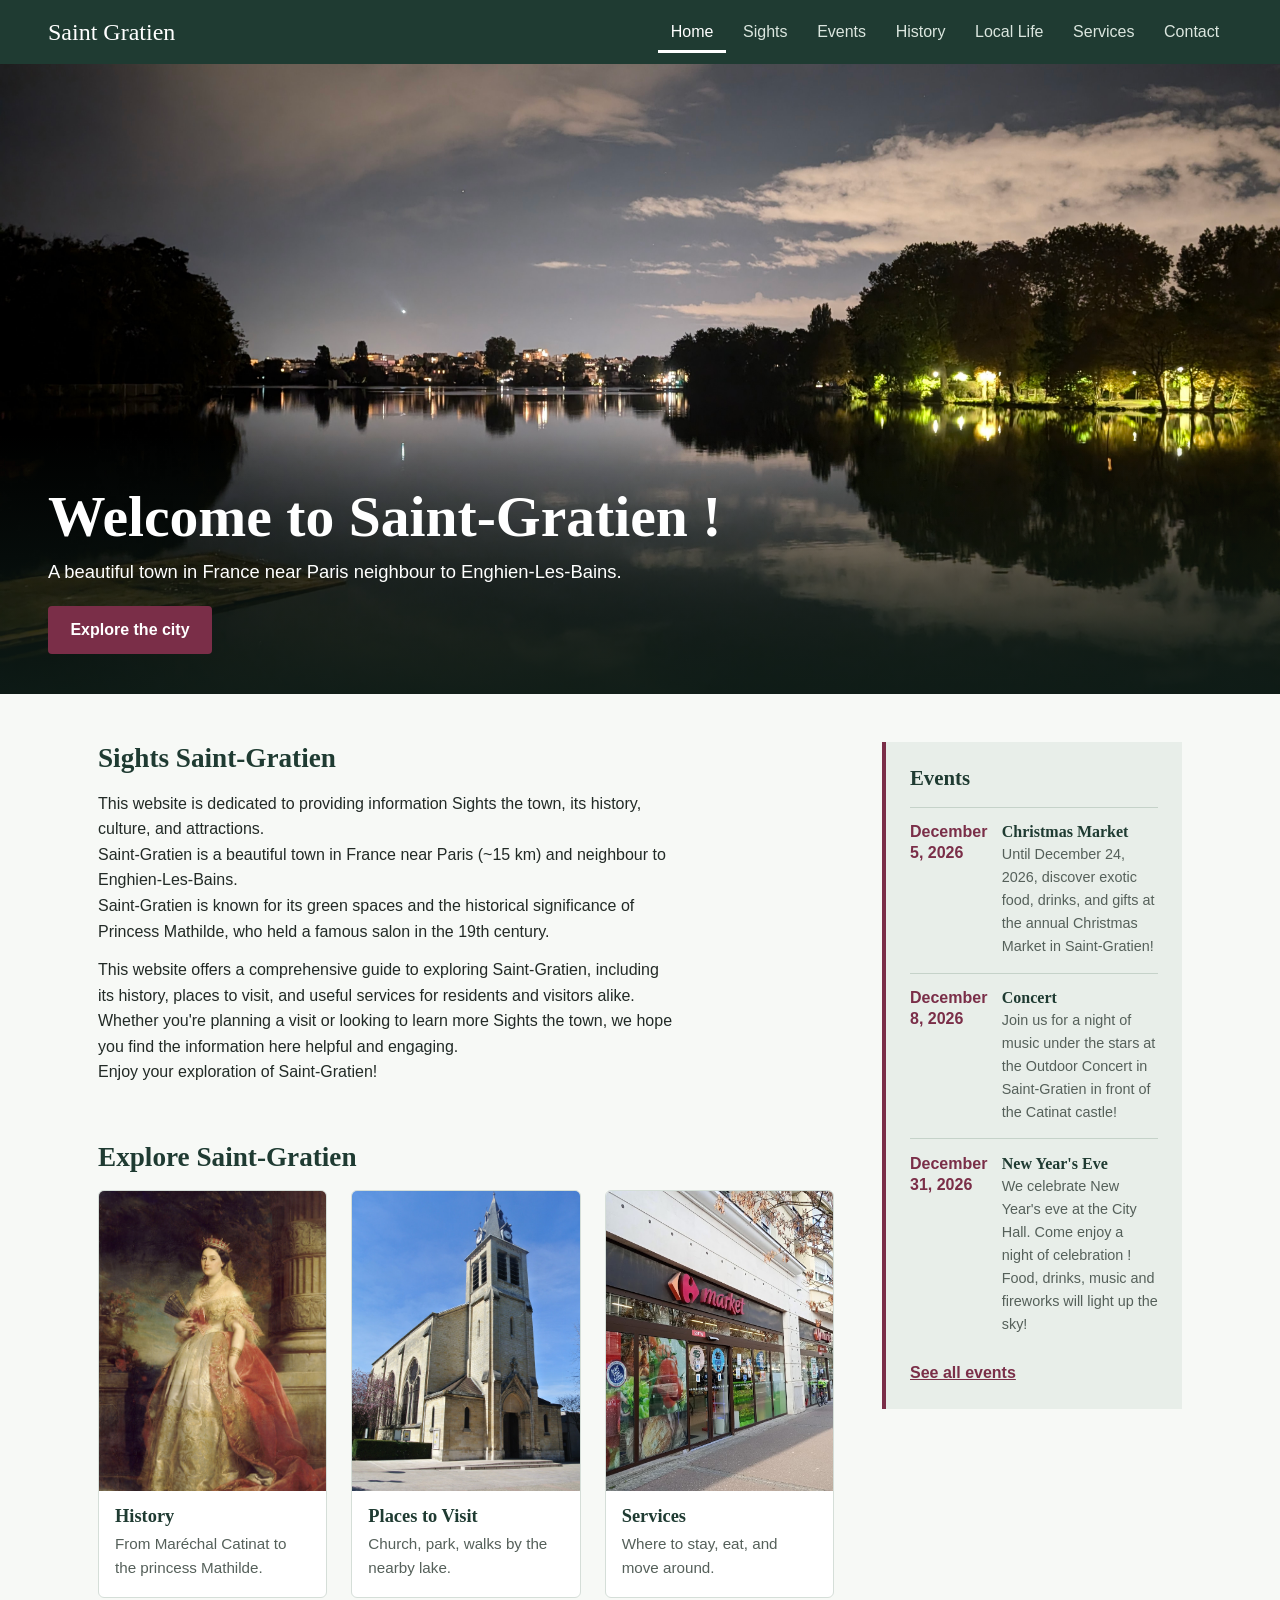
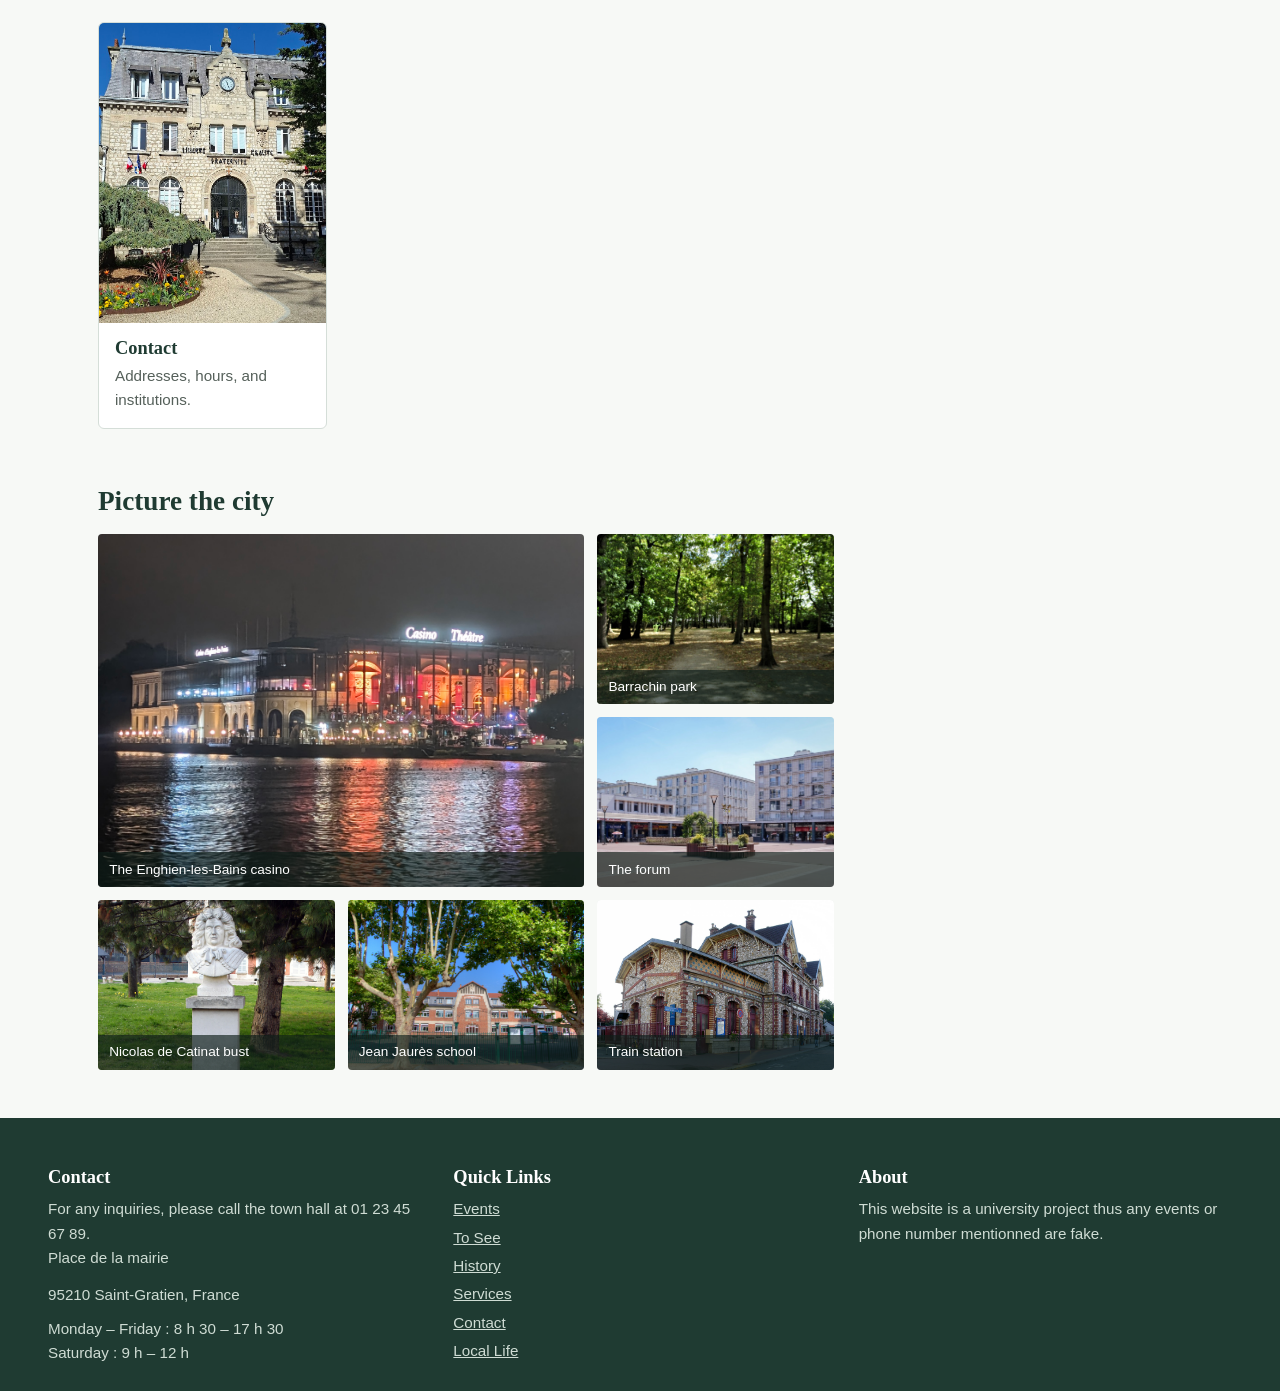
==== src/index.html @ 0a16f0d5 "Inital Commit" ====
<!DOCTYPE html>
<html lang="en">
  <head>
    <meta charset="UTF-8">
    <meta name="viewport" content="width=device-width, initial-scale=1.0">
    <meta http-equiv="X-UA-Compatible" content="ie=edge">
    <title>Le debut</title>
    <link rel="stylesheet" href="./style.css">
    <link rel="icon" href="./favicon.ico" type="image/x-icon">
  </head>

  <body>
    <!-- Header -->
    <header class ="site-header">
      <a href="./index.html" class="logo"><!--- Mettre le logo de la ville --> Saint Gratien </a>
      <nav class ="menu" aria-label="Navigation principale">
        <ul>
          <li><a href="./index.html" aria-current="page">Home</a></li>
          <li><a href="./sights.html">Sights</a></li>
          <li><a href="./event.html">Events</a></li>
          <li><a href="./histoire.html">History</a></li>
          <li><a href="./localLife.html">Local Life</a></li>
          <li><a href="./services.html">Services</a></li>
          <li><a href="./contact.html">Contact</a></li>
        </ul>
      </nav>
    </header>

    <main>
      <!-- Banner -->
      <section class="hero">
        <img src="./../img/Lac.jpg" alt="Le lac d'Enghien près de Saint-Gratien de nuit">
        <div class="hero-texte">
          <h1>Welcome to Saint-Gratien !</h1>
          <p>A beautiful town in France near Paris neighbour to Enghien-Les-Bains.</p>
          <a class="bouton" href="sights.html">Explore the city</a>
        </div>
      </section>

      <!-- Main Content -->
      
      <div class="Columns">
        <div class="main-Column">

          <section class="presentation">
            <h2>Sights Saint-Gratien</h2>
            <p>
              This website is dedicated to providing information Sights the town, its history, culture, and attractions.<br>
              Saint-Gratien is a beautiful town in France near Paris (~15 km) and neighbour to Enghien-Les-Bains.<br>
              Saint-Gratien is known for its green spaces and the historical significance of Princess Mathilde, who held a famous salon in the 19th century.<br>
            </p>
            <p>
              This website offers a comprehensive guide to exploring Saint-Gratien, including its history, places to visit, and useful services for residents and visitors alike.<br>
              Whether you're planning a visit or looking to learn more Sights the town, we hope you find the information here helpful and engaging.<br>
              Enjoy your exploration of Saint-Gratien!
            </p>
          </section>

          <section class="rubriques">
          <h2>Explore Saint-Gratien</h2>
          <div class="card-grid">

            <article class="card">
              <a href="histoire.html">
                <figure>
                  <img src="./../img/mathilde.jpg" alt="Portrait of the princess Mathilde" class="card-Mathilde">
                </figure>
                <h3>History</h3>
                <p>From Maréchal Catinat to the princess Mathilde.</p>
              </a>
            </article>

            <article class="card">
              <a href="sights.html">
                <figure>
                  <img src="./../img/eglise.jpg" alt="Saint-Gratien church" class="card-eglise">
                </figure>
                <h3>Places to Visit</h3>
                <p>Church, park, walks by the nearby lake.</p>
              </a>
            </article>

            <article class="card">
              <a href="services.html">
                <figure>
                  <img src="./../img/carrefour.jpg" alt="Front of the Carrefour supermarket in Saint-Gratien">
                </figure>
                <h3>Services</h3>
                <p>Where to stay, eat, and move around.</p>
              </a>
            </article>

            <article class="card">
              <a href="contact.html">
                <figure>
                  <img src="./../img/mairie.jpg" alt="Front of the Town Hall of Saint-Gratien" class="card-mairie">
                </figure>
                <h3>Contact</h3>
                <p>Addresses, hours, and institutions.</p>
              </a>
            </article>

          </div>
        </section>

        <section class="galerie">
          <h2>Picture the city</h2>
          <div class="mosaique">
            <figure class="grande">
              <img src="../img/casino.jpg" alt="Enghien-les-Bains casino">
              <figcaption>The Enghien-les-Bains casino</figcaption>
            </figure>
            <figure >
              <img src="../img/barrachin.jpg" alt="Barrachin park">
              <figcaption>Barrachin park</figcaption>
            </figure>
            <figure>
              <img src="../img/forum.jpg" alt="Forum">
              <figcaption>The forum</figcaption>
            </figure>
            <figure>
              <img src="../img/catinat.jpg" alt="Bust of Nicolas de Catinat" class="card-catinat">
              <figcaption>Nicolas de Catinat bust</figcaption>
            </figure>
            <figure>
              <img src="../img/JJ.jpg" alt="Jean Jaurès school">
              <figcaption>Jean Jaurès school</figcaption>
            </figure>
            <figure>
              <img src="../img/gare.jpg" alt="Train station">
              <figcaption>Train station</figcaption>
            </figure>
          </div>
        </section>

        </div>

        <aside class="Event-Column" aria-labelledby="titre-events">
          <h2 id="titre-events">Events</h2>
          <ul>
            <li>
              <time datetime="2026-12-5">December 5, 2026</time>
              <div>
                <h3>Christmas Market</h3>
                <p>Until December 24, 2026, discover exotic food, drinks, and gifts at the annual Christmas Market in Saint-Gratien!</p>
              </div>  
            </li>
            <li>
              <time datetime="2026-12-08">December 8, 2026</time>
              <div>
                <h3>Concert</h3>
                <p>Join us for a night of music under the stars at the Outdoor Concert in Saint-Gratien in front of the Catinat castle!</p>
              </div>  
            </li>
            <li>
              <time datetime="2026-12-31">December 31, 2026</time>
              <div>
                <h3>New Year's Eve</h3>
                <p>We celebrate New Year's eve at the City Hall. Come enjoy a night of celebration ! Food, drinks, music and fireworks will light up the sky!</p>
              </div>  
            </li>
          </ul>
          <a class="next-button" href="events.html">See all events</a>
        </aside>
      </div>
      
    </main>

    <footer class="site-footer">
      <section>
        <h2>Contact</h2>
        <p>For any inquiries, please call the town hall at 01 23 45 67 89.</p>
        <address>
          <p>Place de la mairie</p>
          <p>95210 Saint-Gratien, France</p>
        </address>
        <p>Monday – Friday : 8 h 30 – 17 h 30<br>Saturday : 9 h – 12 h</p>
      </section>
      <section>
        <nav aria-label="Quick Links">
          <h2>Quick Links</h2>
          <ul>
            <li><a href="event.html">Events</a></li>
            <li><a href="sights.html">To See</a></li>
            <li><a href="histoire.html">History</a></li>
            <li><a href="services.html">Services</a></li>
            <li><a href="contact.html">Contact</a></li>
            <li><a href="localLife.html">Local Life</a></li>
          </ul>
        </nav>
      </section>
      <section>
        <h2>About</h2>
        <p>This website is a university project thus any events or phone number
          mentionned are fake.</p>
      </section>
    </footer>

  </body>
</html>
---- src/style.css ----
/* =========================================================
   Saint-Gratien – feuille de style commune à toutes les pages
   ========================================================= */

/* ---------- Variables (palette et réglages) ---------- */
:root {
  --vert-fonce: #1f3b32;   /* en-tête, pied de page, titres */
  --vert-clair: #e8eee9;   /* fonds de blocs */
  --prune: #7a2e48;        /* accent : liens, boutons (rappel du Second Empire) */
  --pierre: #55605a;       /* texte secondaire */
  --papier: #f7f9f6;       /* fond de page */
  --texte: #222a26;
  --hauteur-header: 64px;
  --largeur-max: 1180px;
}

/* ---------- Base ---------- */
* { box-sizing: border-box; margin: 0; padding: 0; }

html { scroll-padding-top: var(--hauteur-header); }

body {
  font-family: "Segoe UI", Roboto, "Helvetica Neue", Arial, sans-serif;
  color: var(--texte);
  background: var(--papier);
  line-height: 1.6;
  padding-top: var(--hauteur-header); /* laisse la place à l'en-tête fixe */
}

h1, h2, h3,h4 {
  font-family: Georgia, "Times New Roman", serif;
  color: var(--vert-fonce);
  line-height: 1.2;
}
h2 { font-size: 1.7rem; margin-bottom: 1rem; }
h3 { font-size: 1.15rem; margin-bottom: 1%;}
h4 { font-size: 1rem;   margin-left: 1%; padding-top: .5%; }
p + p { margin-top: 0.8rem; }
a { color: var(--prune); }
img { display: block; max-width: 100%; }
ul { list-style: none; }

a:focus-visible {
  outline: 3px solid var(--prune);
  outline-offset: 3px;
}

/* ---------- En-tête fixe + menu ---------- */
.site-header {
  position: fixed;
  top: 0; left: 0; right: 0;
  z-index: 100;
  height: var(--hauteur-header);
  display: flex;
  align-items: center;
  justify-content: space-between;
  padding: 0 clamp(1rem, 4vw, 3rem);
  background: var(--vert-fonce);
}

.logo {
  font-family: Georgia, serif;
  font-size: 1.5rem;
  color: #fff;
  text-decoration: none;
}

.menu ul { display: flex; gap: 0.25rem; }

.menu a {
  display: block;
  padding: 0.5rem 0.8rem;
  color: #dbe6df;
  text-decoration: none;
  border-radius: 4px;
}
.menu a:hover { background: rgba(255, 255, 255, 0.12); color: #fff; }
.menu a[aria-current="page"] { color: #fff; box-shadow: inset 0 -3px 0 #fff; border-radius: 4px 4px 0 0; }
.menu a:focus-visible { outline-color: #fff; }

/* ---------- Bannière d'accueil ---------- */
.hero {
  position: relative;
  height: 70vh;
  min-height: 380px;
  background: #3b5a4d; /* couleur affichée si l'image manque */
  overflow: hidden;
}
.hero img {
  width: 100%; height: 100%;
  object-fit: cover;
}
.hero-texte {
  position: absolute;
  left: 0; right: 0; bottom: 0;
  padding: 3rem clamp(1rem, 4vw, 3rem) 2.5rem;
  color: #fff;
  background: linear-gradient(to top, rgba(15, 30, 25, 0.85), rgba(15, 30, 25, 0));
}
.hero-texte h1 {
  color: #fff;
  font-size: clamp(2rem, 5vw, 3.6rem);
  margin-bottom: 0.4rem;
}
.hero-texte p { font-size: 1.15rem; margin-bottom: 1.2rem; max-width: 36rem; }

.bouton {
  display: inline-block;
  padding: 0.7rem 1.4rem;
  background: var(--prune);
  color: #fff;
  text-decoration: none;
  border-radius: 4px;
  font-weight: 600;
}
.bouton:hover { background: #5f2237; }

/* ---------- Mise en page à deux colonnes (contenu + latérale) ---------- */
.Columns {
  display: grid;
  grid-template-columns: 1fr 300px;
  gap: 3rem;
  max-width: var(--largeur-max);
  margin: 0 auto;
  padding: 3rem clamp(1rem, 4vw, 3rem);
  align-items: start;
}

.Columns-Service {
  display: grid;
  grid-template-columns: 1fr 1fr ;
  gap: 3rem;
  max-width: var(--largeur-max);
  margin: 0 auto;
  padding: 3rem clamp(1rem, 4vw, 3rem);
  align-items: start;
}
.Columns-Contact {
  display: grid;
  grid-template-columns: 1fr 1fr ;
  gap: 3rem;
  max-width: var(--largeur-max);
  margin: 0 auto;
  padding: 3rem clamp(1rem, 4vw, 3rem);
  align-items: start;
}
.Columns-Sights {
  display: grid;
  grid-template-columns: 1fr ;
  gap: 3rem;
  max-width: var(--largeur-max);
  margin: 0 auto;
  padding: 3rem clamp(1rem, 4vw, 3rem);
  align-items: start;
}

.Contact-Form label, .Contact-Form input, .Contact-Form textarea {
  display: block;
  margin-bottom: 0.5rem;
  font-weight: bold;
}
.main-Column > section + section { margin-top: 3.5rem; }
.presentation p { max-width: 65ch; }

.Columns-Events {
  display: grid;
  grid-template-columns: 1fr 320px;
  gap: 3rem;
  max-width: var(--largeur-max);
  margin: 0 auto;
  padding: 3rem clamp(1rem, 4vw, 3rem);
  align-items: start;
}
/* ---------- Liste des événements ---------- */
.event-card {
  display: flex;
  gap: 1.2rem;
  padding: 1.2rem 0;
  border-top: 1px solid #d5ded8;
  scroll-margin-top: calc(var(--hauteur-header) + 1rem); /* pour les liens d'ancrage */
}
.event-card:first-of-type { border-top: none; }

.event-card time {
  flex: 0 0 5rem;
  font-weight: 700;
  color: var(--prune);
}

.event-place { color: var(--pierre); font-size: 0.9rem; margin-top: 0.2rem; }

/* ---------- Mini-calendrier ---------- */
.calendar-mini {
  position: sticky;
  top: calc(var(--hauteur-header) + 1.5rem);
  padding: 1.5rem;
  background: var(--vert-clair);
  border-left: 4px solid var(--prune);
}
.calendar-mini h2 { font-size: 1.2rem; text-align: center; }

.calendar-weekdays {
  display: grid;
  grid-template-columns: repeat(7, 1fr);
  margin-top: 1rem;
  font-size: 0.75rem;
  text-align: center;
  color: var(--pierre);
}

.calendar-grid {
  display: grid;
  grid-template-columns: repeat(7, 1fr);
  gap: 0.2rem;
  margin-top: 0.3rem;
  list-style: none;
}
.calendar-grid li {
  aspect-ratio: 1 / 1;
  display: flex;
  align-items: center;
  justify-content: center;
  font-size: 0.85rem;
  border-radius: 4px;
}
.calendar-grid li.empty { visibility: hidden; }

.calendar-grid li.has-event { background: var(--prune); }
.calendar-grid li.has-event a {
  color: #fff;
  text-decoration: none;
  font-weight: 700;
  width: 100%;
  height: 100%;
  display: flex;
  align-items: center;
  justify-content: center;
}

.calendar-legend {
  margin-top: 1rem;
  font-size: 0.8rem;
  color: var(--pierre);
  display: flex;
  align-items: center;
  gap: 0.4rem;
}
.calendar-legend .dot {
  width: 10px;
  height: 10px;
  border-radius: 50%;
  background: var(--prune);
  display: inline-block;
}

@media (max-width: 960px) {
  .Columns-Events { grid-template-columns: 1fr; }
  .calendar-mini { position: static; }
}
/* ---------- Cartes de rubriques ---------- */
.card-grid {
  display: grid;
  grid-template-columns: repeat(auto-fit, minmax(210px, 1fr));
  gap: 1.5rem;
}

.card-grid2 {
  display: grid;
  grid-template-columns: 1fr 1fr;
  gap: 1.5rem;
}
.card-grid2 img {
  border-radius: 4px;
  border: #5f2237 solid 2px;
}

.card a {
  display: block;
  height: 100%;
  color: inherit;
  text-decoration: none;
  background: #fff;
  border: 1px solid #d5ded8;
  border-radius: 6px;
  overflow: hidden;
}
.card figure { height: 300px; background: var(--vert-clair); }
.card img { width: 100%; height: 100%; object-fit: cover; }
.card h3, .card p { padding: 0 1rem; }
.card h3 { margin-top: 0.9rem; }
.card p { margin: 0.3rem 0 1rem; color: var(--pierre); font-size: 0.95rem; }
.card a:hover h3 { color: var(--prune); }
.card a:focus-visible { outline-offset: 2px; }

.card img.card-Mathilde {
  object-position: center 25%;
}
.card img.card-Catinat{
  object-position: center 10%;
}
.card img.card-eglise {
  object-position: center 75%;
}
.hero img.card-mairie {
  object-position: center 30%;
}
.galerie img.card-catinat {
  object-position: center 20%;
}
.galerie img.card-MathildeCastle{
  object-position: center 40%;
}
/* ---------- Colonne latérale : événements ---------- */
.Event-Column {
  position: sticky;
  top: calc(var(--hauteur-header) + 1.5rem);
  padding: 1.5rem;
  background: var(--vert-clair);
  border-left: 4px solid var(--prune);
}
.Event-Column h2 { font-size: 1.3rem; }

.Event-Column li {
  display: flex;
  gap: 0.9rem;
  padding: 0.9rem 0;
  border-top: 1px solid #c5d2c9;
}
.Event-Column time {
  flex: 0 0 3.6rem;
  font-weight: 700;
  color: var(--prune);
  line-height: 1.3;
}
.Event-Column h3 { font-size: 1rem; }
.Event-Column p { font-size: 0.9rem; color: var(--pierre); }

.next-button { display: inline-block; margin-top: 0.6rem; font-weight: 600; }

/* ---------- Galerie en mosaïque ---------- */
.mosaique {
  display: grid;
  grid-template-columns: repeat(3, 1fr);
  grid-auto-rows: 170px;
  gap: 0.8rem;
}
.mosaique figure {
  position: relative;
  overflow: hidden;
  background: var(--vert-clair);
  border-radius: 4px;
}
.mosaique .grande { grid-column: span 2; grid-row: span 2; }
.mosaique .PlusGrande { grid-column: span 3; grid-row: span 3; }
.mosaique img { width: 100%; height: 100%; object-fit: cover; }
.mosaique figcaption {
  position: absolute;
  left: 0; right: 0; bottom: 0;
  padding: 0.4rem 0.7rem;
  font-size: 0.85rem;
  color: #fff;
  background: rgba(15, 30, 25, 0.65);
}

/* ---------- Pied de page ---------- */
.site-footer {
  display: grid;
  grid-template-columns: repeat(3, 1fr);
  gap: 2rem;
  padding: 3rem clamp(1rem, 4vw, 3rem) 1.5rem;
  background: var(--vert-fonce);
  color: #cfdcd4;
  font-size: 0.95rem;
}
.site-footer h2 { font-size: 1.15rem; color: #fff; margin-bottom: 0.6rem; }
.site-footer a { color: #cfdcd4; }
.site-footer a:hover { color: #fff; }
.site-footer li { margin-bottom: 0.25rem; }
.site-footer address { font-style: normal; margin-bottom: 0.6rem; }
.copyright {
  grid-column: 1 / -1;
  padding-top: 1rem;
  border-top: 1px solid rgba(255, 255, 255, 0.2);
  font-size: 0.85rem;
}
/* ---------- Dialogues ---------- */
dialog {
  position: fixed;
  top: 50%;
  left: 50%;
  transform: translate(-50%, -50%);
  margin: 0;
}
dialog::backdrop {
  background: rgba(0, 0, 0, 0.5);
}
#open-dialog-Mathilde, #open-dialog-Catinat,
#open-dialog-Sight1, #open-dialog-Sight2, #open-dialog-Sight3, #open-dialog-Sight4 {
  display: block;
  margin-top: 1rem;
  margin-left: 25%;
  margin-bottom: 1%;
  padding: 0.5rem 1rem;
  background: var(--prune);
  color: #fff;
  border: none;
  border-radius: 4px;
  cursor: pointer;
}
#close-dialog {
  display: block;
  margin-top: 1rem;
  margin-left: 45%;
  margin-bottom: 1%;
  padding: 0.5rem 1rem;
  background: var(--prune);
  color: #fff;
  border: none;
  border-radius: 4px;
  cursor: pointer;
  position: relative;
}
/* ---------- Adaptation aux écrans moyens et petits ---------- */
@media (max-width: 960px) {
  .Columns { grid-template-columns: 1fr; }
  .Event-Column { position: static; }
}

@media (max-width: 760px) {
  :root { --hauteur-header: 96px; }   /* le menu passe sur deux lignes */
  .site-header {
    flex-direction: column;
    justify-content: center;
    gap: 0.2rem;
  }
  .logo { font-size: 1.25rem; }
  .menu ul { flex-wrap: wrap; justify-content: center; }
  .menu a { padding: 0.25rem 0.55rem; font-size: 0.9rem; }

  .mosaique { grid-template-columns: repeat(2, 1fr); }
  .site-footer { grid-template-columns: 1fr; }
}
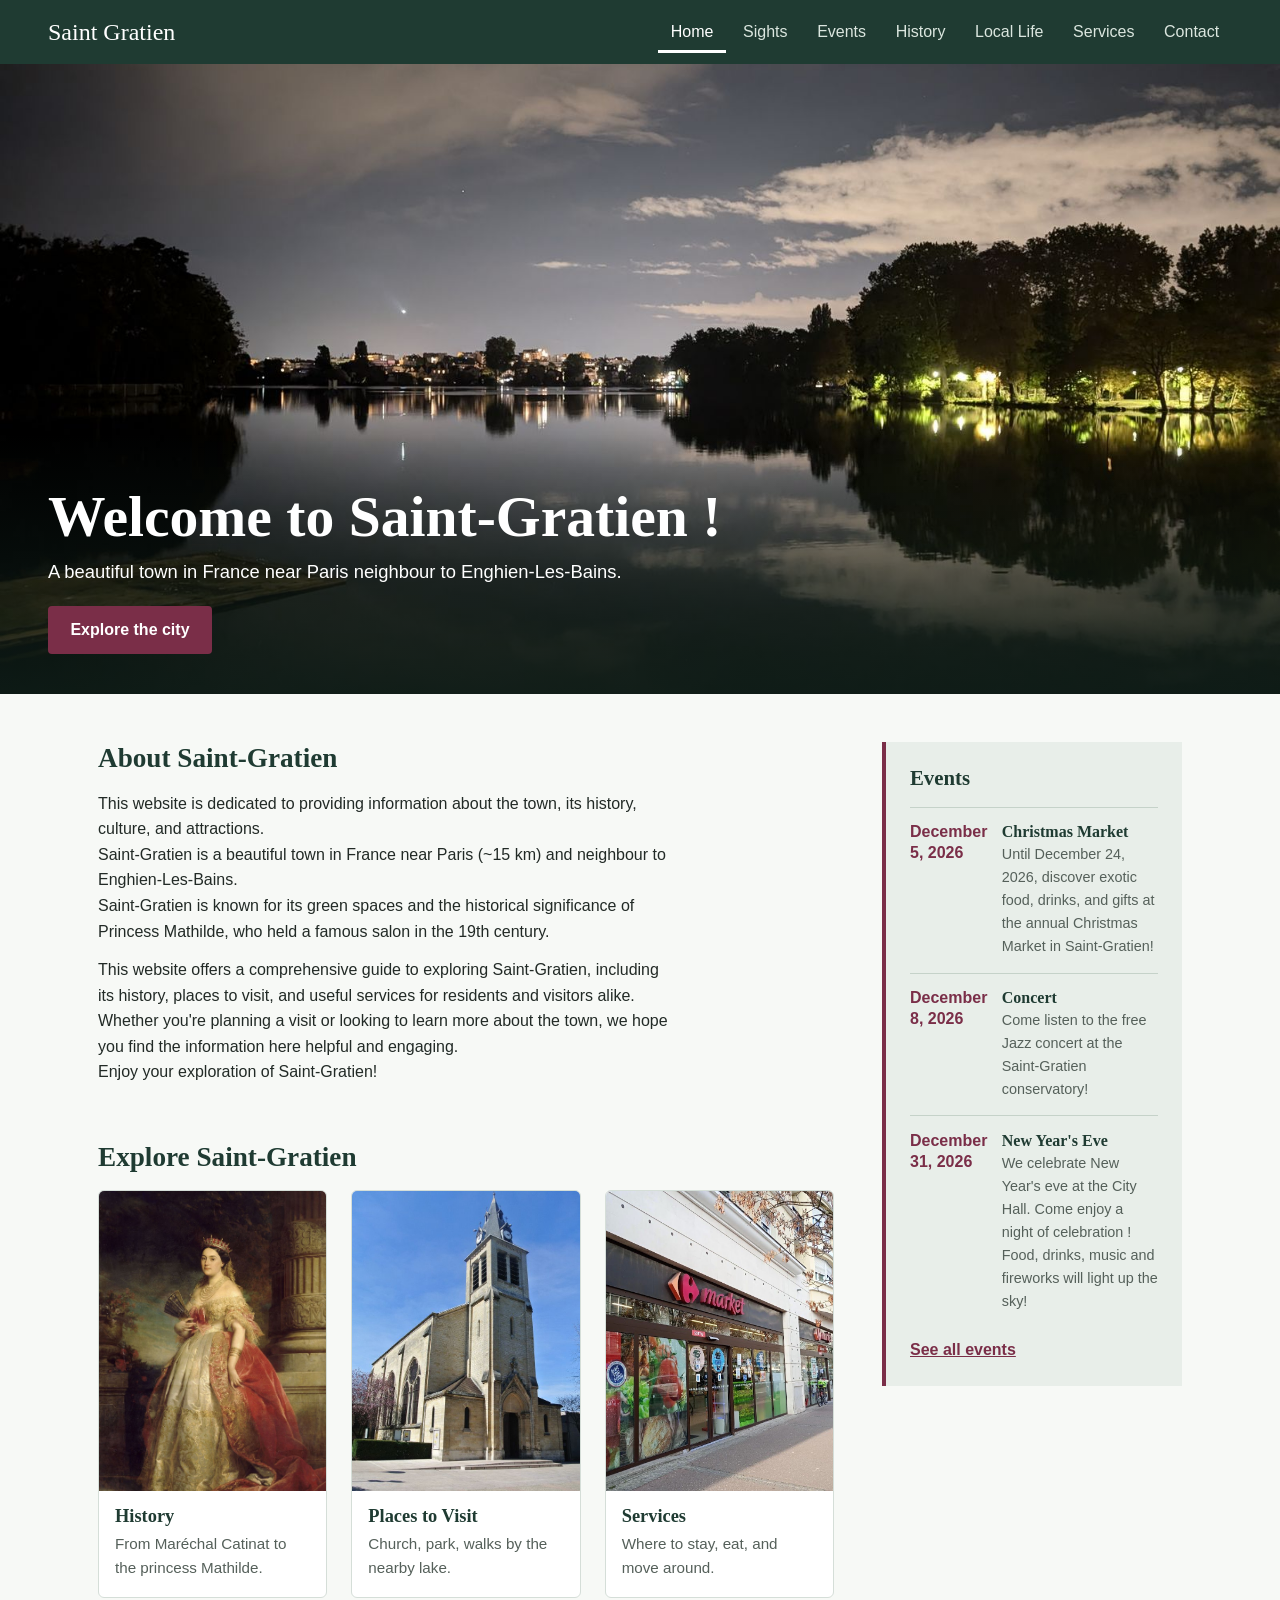
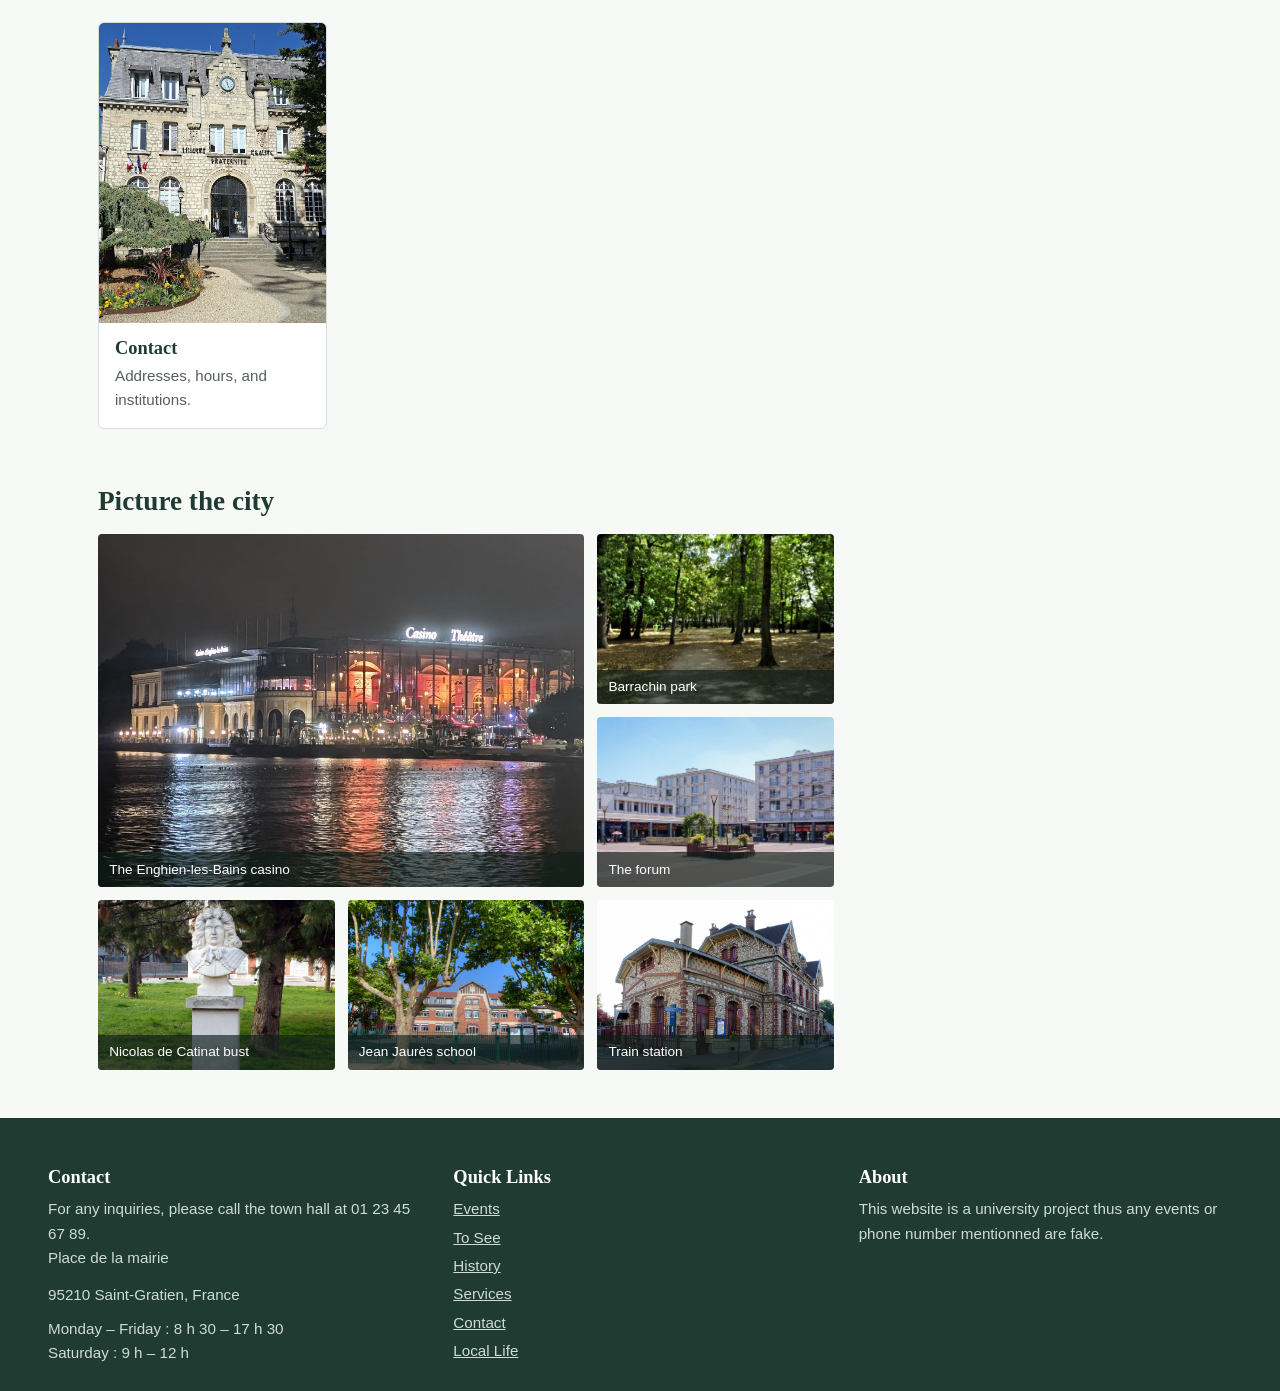
==== commit b96082ab: "Fix small issues, fill Local Life page, compress images, add README and slides - Local Life page: re" ====
--- a/src/index.html
+++ b/src/index.html
@@ -4,16 +4,15 @@
     <meta charset="UTF-8">
     <meta name="viewport" content="width=device-width, initial-scale=1.0">
     <meta http-equiv="X-UA-Compatible" content="ie=edge">
-    <title>Le debut</title>
+    <title>Home | Saint-Gratien</title>
     <link rel="stylesheet" href="./style.css">
-    <link rel="icon" href="./favicon.ico" type="image/x-icon">
   </head>
 
   <body>
     <!-- Header -->
     <header class ="site-header">
-      <a href="./index.html" class="logo"><!--- Mettre le logo de la ville --> Saint Gratien </a>
-      <nav class ="menu" aria-label="Navigation principale">
+      <a href="./index.html" class="logo"> Saint Gratien </a>
+      <nav class ="menu" aria-label="Main navigation">
         <ul>
           <li><a href="./index.html" aria-current="page">Home</a></li>
           <li><a href="./sights.html">Sights</a></li>
@@ -29,7 +28,7 @@
     <main>
       <!-- Banner -->
       <section class="hero">
-        <img src="./../img/Lac.jpg" alt="Le lac d'Enghien près de Saint-Gratien de nuit">
+        <img src="./../img/Lac.jpg" alt="Lake Enghien next to Saint-Gratien at night">
         <div class="hero-texte">
           <h1>Welcome to Saint-Gratien !</h1>
           <p>A beautiful town in France near Paris neighbour to Enghien-Les-Bains.</p>
@@ -43,15 +42,15 @@
         <div class="main-Column">
 
           <section class="presentation">
-            <h2>Sights Saint-Gratien</h2>
+            <h2>About Saint-Gratien</h2>
             <p>
-              This website is dedicated to providing information Sights the town, its history, culture, and attractions.<br>
+              This website is dedicated to providing information about the town, its history, culture, and attractions.<br>
               Saint-Gratien is a beautiful town in France near Paris (~15 km) and neighbour to Enghien-Les-Bains.<br>
               Saint-Gratien is known for its green spaces and the historical significance of Princess Mathilde, who held a famous salon in the 19th century.<br>
             </p>
             <p>
               This website offers a comprehensive guide to exploring Saint-Gratien, including its history, places to visit, and useful services for residents and visitors alike.<br>
-              Whether you're planning a visit or looking to learn more Sights the town, we hope you find the information here helpful and engaging.<br>
+              Whether you're planning a visit or looking to learn more about the town, we hope you find the information here helpful and engaging.<br>
               Enjoy your exploration of Saint-Gratien!
             </p>
           </section>
@@ -139,7 +138,7 @@
           <h2 id="titre-events">Events</h2>
           <ul>
             <li>
-              <time datetime="2026-12-5">December 5, 2026</time>
+              <time datetime="2026-12-05">December 5, 2026</time>
               <div>
                 <h3>Christmas Market</h3>
                 <p>Until December 24, 2026, discover exotic food, drinks, and gifts at the annual Christmas Market in Saint-Gratien!</p>
@@ -149,7 +148,7 @@
               <time datetime="2026-12-08">December 8, 2026</time>
               <div>
                 <h3>Concert</h3>
-                <p>Join us for a night of music under the stars at the Outdoor Concert in Saint-Gratien in front of the Catinat castle!</p>
+                <p>Come listen to the free Jazz concert at the Saint-Gratien conservatory!</p>
               </div>  
             </li>
             <li>
@@ -160,7 +159,7 @@
               </div>  
             </li>
           </ul>
-          <a class="next-button" href="events.html">See all events</a>
+          <a class="next-button" href="event.html">See all events</a>
         </aside>
       </div>
       
--- a/src/style.css
+++ b/src/style.css
@@ -407,7 +407,7 @@
   border-radius: 4px;
   cursor: pointer;
 }
-#close-dialog {
+.close-dialog {
   display: block;
   margin-top: 1rem;
   margin-left: 45%;
@@ -422,7 +422,7 @@
 }
 /* ---------- Adaptation aux écrans moyens et petits ---------- */
 @media (max-width: 960px) {
-  .Columns { grid-template-columns: 1fr; }
+  .Columns, .Columns-Service, .Columns-Contact, .Columns-Local { grid-template-columns: 1fr; }
   .Event-Column { position: static; }
 }
 
@@ -438,6 +438,7 @@
   .menu a { padding: 0.25rem 0.55rem; font-size: 0.9rem; }
 
   .mosaique { grid-template-columns: repeat(2, 1fr); }
+  .card-grid2 { grid-template-columns: 1fr; }
   .site-footer { grid-template-columns: 1fr; }
 }
 
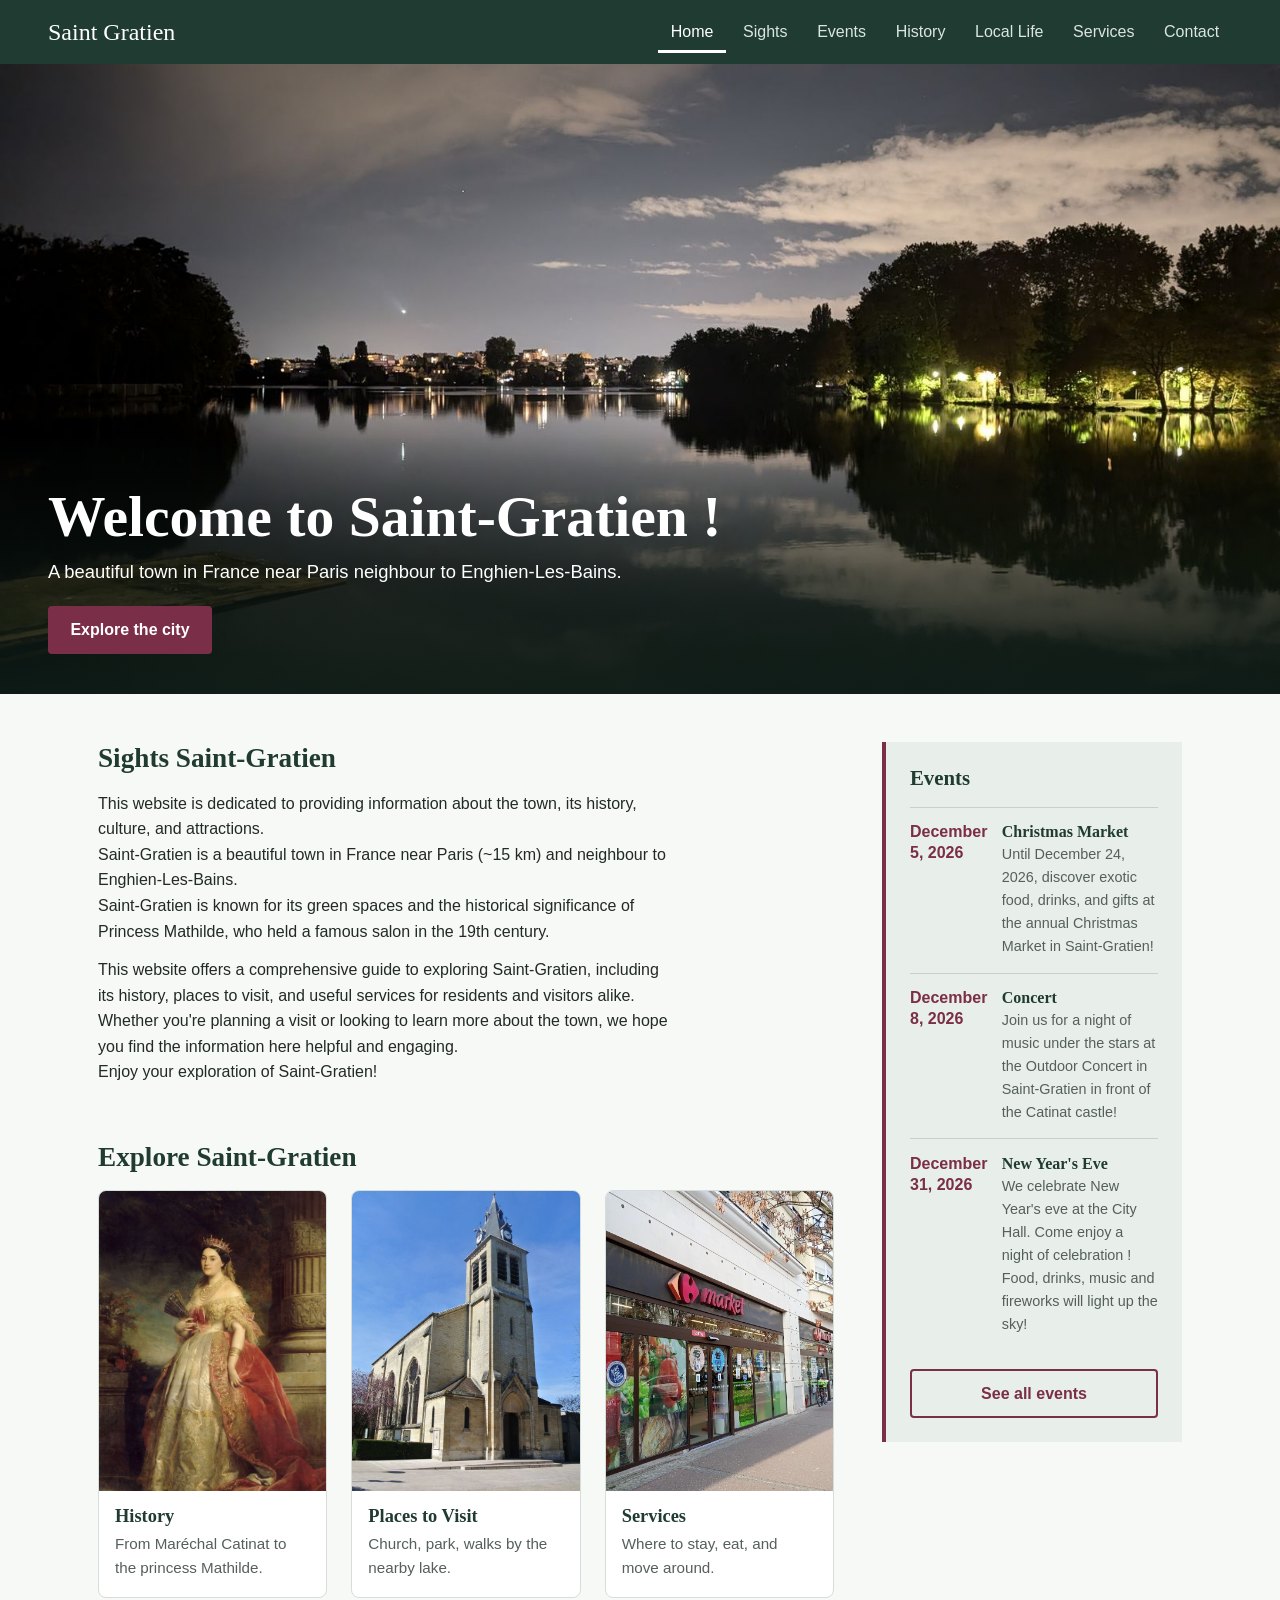
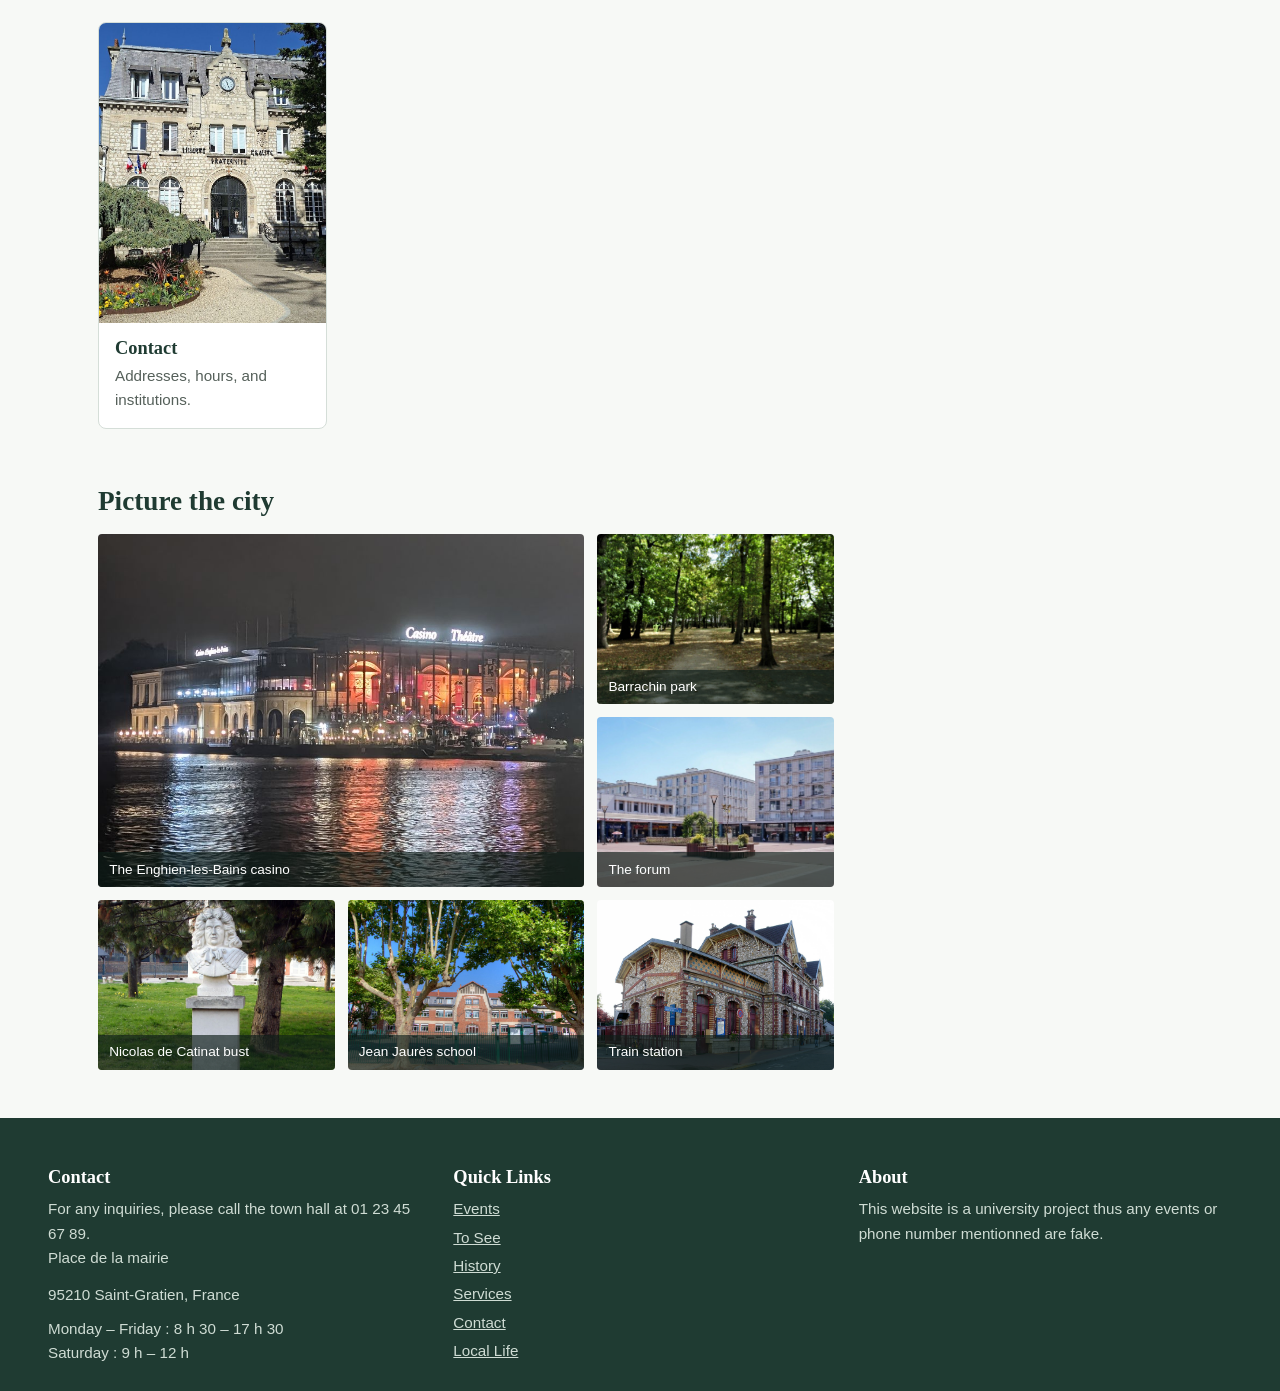
==== commit 3ae6a5e0: "Ergonomie et design" ====
--- a/src/index.html
+++ b/src/index.html
@@ -4,15 +4,16 @@
     <meta charset="UTF-8">
     <meta name="viewport" content="width=device-width, initial-scale=1.0">
     <meta http-equiv="X-UA-Compatible" content="ie=edge">
-    <title>Home | Saint-Gratien</title>
+    <title>Saint-Gratien - info</title>
     <link rel="stylesheet" href="./style.css">
+    <link rel="icon" href="./favicon.ico" type="image/x-icon">
   </head>
 
   <body>
     <!-- Header -->
     <header class ="site-header">
-      <a href="./index.html" class="logo"> Saint Gratien </a>
-      <nav class ="menu" aria-label="Main navigation">
+      <a href="./index.html" class="logo"><!--- Mettre le logo de la ville --> Saint Gratien </a>
+      <nav class ="menu" aria-label="Navigation principale">
         <ul>
           <li><a href="./index.html" aria-current="page">Home</a></li>
           <li><a href="./sights.html">Sights</a></li>
@@ -28,7 +29,7 @@
     <main>
       <!-- Banner -->
       <section class="hero">
-        <img src="./../img/Lac.jpg" alt="Lake Enghien next to Saint-Gratien at night">
+        <img src="./../img/Lac.jpg" alt="Le lac d'Enghien près de Saint-Gratien de nuit">
         <div class="hero-texte">
           <h1>Welcome to Saint-Gratien !</h1>
           <p>A beautiful town in France near Paris neighbour to Enghien-Les-Bains.</p>
@@ -42,7 +43,7 @@
         <div class="main-Column">
 
           <section class="presentation">
-            <h2>About Saint-Gratien</h2>
+            <h2>Sights Saint-Gratien</h2>
             <p>
               This website is dedicated to providing information about the town, its history, culture, and attractions.<br>
               Saint-Gratien is a beautiful town in France near Paris (~15 km) and neighbour to Enghien-Les-Bains.<br>
@@ -138,7 +139,7 @@
           <h2 id="titre-events">Events</h2>
           <ul>
             <li>
-              <time datetime="2026-12-05">December 5, 2026</time>
+              <time datetime="2026-12-5">December 5, 2026</time>
               <div>
                 <h3>Christmas Market</h3>
                 <p>Until December 24, 2026, discover exotic food, drinks, and gifts at the annual Christmas Market in Saint-Gratien!</p>
@@ -148,7 +149,7 @@
               <time datetime="2026-12-08">December 8, 2026</time>
               <div>
                 <h3>Concert</h3>
-                <p>Come listen to the free Jazz concert at the Saint-Gratien conservatory!</p>
+                <p>Join us for a night of music under the stars at the Outdoor Concert in Saint-Gratien in front of the Catinat castle!</p>
               </div>  
             </li>
             <li>
@@ -159,7 +160,7 @@
               </div>  
             </li>
           </ul>
-          <a class="next-button" href="event.html">See all events</a>
+          <a class="next-button" href="./event.html">See all events</a>
         </aside>
       </div>
       
--- a/src/style.css
+++ b/src/style.css
@@ -154,10 +154,33 @@
   align-items: start;
 }
 
-.Contact-Form label, .Contact-Form input, .Contact-Form textarea {
-  display: block;
-  margin-bottom: 0.5rem;
-  font-weight: bold;
+.Contact-Form label, .Contact-Form input, .Contact-Form textarea .Contact-Form input,
+.Contact-Form textarea,.Contact-Form form {
+  margin-top: 1.5rem; 
+  width: 100%;
+  padding: 0.75rem;
+  margin-bottom: 1.5rem;
+  border: 2px solid #c5d2c9;
+  border-radius: 4px;
+  font-family: inherit;
+  font-size: 1rem;
+}
+
+.Contact-Form input:focus,
+.Contact-Form textarea:focus .Contact-Form input[type="submit"] {
+  width: auto;
+  padding: 0.75rem 2rem;
+  background: var(--prune);
+  color: #fff;
+  border: none;
+  border-radius: 4px;
+  font-weight: 600;
+  cursor: pointer;
+  transition: background 0.2s ease;
+}
+
+.Contact-Form input[type="submit"]:hover {
+  background: #5f2237;
 }
 .main-Column > section + section { margin-top: 3.5rem; }
 .presentation p { max-width: 65ch; }
@@ -263,7 +286,6 @@
   grid-template-columns: repeat(auto-fit, minmax(210px, 1fr));
   gap: 1.5rem;
 }
-
 .card-grid2 {
   display: grid;
   grid-template-columns: 1fr 1fr;
@@ -272,6 +294,24 @@
 .card-grid2 img {
   border-radius: 4px;
   border: #5f2237 solid 2px;
+}
+
+
+.card {
+  background: #fff;
+  border: 1px solid #d5ded8;
+  border-radius: 8px;
+  overflow: hidden;
+  display: flex;
+  flex-direction: column;
+  justify-content: space-between;
+  transition: transform 0.25s ease, box-shadow 0.25s ease, border-color 0.25s ease;
+}
+
+.card:hover {
+  transform: translateY(-5px);
+  box-shadow: 0 10px 20px rgba(31, 59, 50, 0.12);
+  border-color: var(--prune);
 }
 
 .card a {
@@ -279,18 +319,46 @@
   height: 100%;
   color: inherit;
   text-decoration: none;
-  background: #fff;
-  border: 1px solid #d5ded8;
-  border-radius: 6px;
-  overflow: hidden;
-}
+}
+
 .card figure { height: 300px; background: var(--vert-clair); }
 .card img { width: 100%; height: 100%; object-fit: cover; }
 .card h3, .card p { padding: 0 1rem; }
 .card h3 { margin-top: 0.9rem; }
 .card p { margin: 0.3rem 0 1rem; color: var(--pierre); font-size: 0.95rem; }
-.card a:hover h3 { color: var(--prune); }
+.card a:hover h3, .card:hover h3 { color: var(--prune); }
 .card a:focus-visible { outline-offset: 2px; }
+
+
+.card-trigger {
+  display: block;
+  width: calc(100% - 2rem);
+  margin: 0 1rem 1.2rem 1rem !important;
+  padding: 0.65rem 1rem;
+  background: var(--prune);
+  color: #fff;
+  border: none;
+  border-radius: 4px;
+  font-weight: 600;
+  cursor: pointer;
+  transition: background 0.2s ease;
+}
+.card-trigger:hover {
+  background: #5f2237;
+}
+
+
+.Town-Hall .card {
+  padding: 1.5rem;
+}
+.Town-Hall address {
+  font-style: normal;
+  margin-top: 1rem;
+  padding-top: 1rem;
+  border-top: 1px solid #e8eee9;
+  color: var(--vert-fonce);
+  font-weight: 500;
+}
 
 .card img.card-Mathilde {
   object-position: center 25%;
@@ -335,7 +403,23 @@
 .Event-Column h3 { font-size: 1rem; }
 .Event-Column p { font-size: 0.9rem; color: var(--pierre); }
 
-.next-button { display: inline-block; margin-top: 0.6rem; font-weight: 600; }
+.next-button {
+  display: block;
+  text-align: center;
+  margin-top: 1.2rem;
+  padding: 0.6rem 1rem;
+  border: 2px solid var(--prune);
+  color: var(--prune);
+  text-decoration: none;
+  border-radius: 4px;
+  font-weight: 600;
+  transition: background 0.2s ease, color 0.2s ease;
+}
+
+.next-button:hover {
+  background: var(--prune);
+  color: #fff;
+}
 
 /* ---------- Galerie en mosaïque ---------- */
 .mosaique {
@@ -390,39 +474,75 @@
   left: 50%;
   transform: translate(-50%, -50%);
   margin: 0;
-}
+  width: min(90vw, 550px);
+  max-height: 85vh;
+  overflow-y: auto;
+  padding: 2rem;
+  background: #fff;
+  color: var(--texte);
+  border: none;
+  border-radius: 8px;
+  box-shadow: 0 15px 35px rgba(0, 0, 0, 0.3);
+}
+
+dialog h4 {
+  font-size: 1.35rem;
+  color: var(--vert-fonce);
+  margin: 0 0 1rem 0;
+  padding: 0;
+}
+
+dialog p {
+  line-height: 1.6;
+  color: var(--texte);
+}
+
 dialog::backdrop {
-  background: rgba(0, 0, 0, 0.5);
-}
+  background: rgba(15, 30, 25, 0.65);
+  backdrop-filter: blur(2px);
+}
+
+
 #open-dialog-Mathilde, #open-dialog-Catinat,
 #open-dialog-Sight1, #open-dialog-Sight2, #open-dialog-Sight3, #open-dialog-Sight4 {
   display: block;
-  margin-top: 1rem;
-  margin-left: 25%;
-  margin-bottom: 1%;
-  padding: 0.5rem 1rem;
+  width: calc(100% - 2rem);
+  margin: 0.5rem 1rem 1.2rem 1rem;
+  padding: 0.65rem 1rem;
   background: var(--prune);
   color: #fff;
   border: none;
   border-radius: 4px;
+  font-weight: 600;
   cursor: pointer;
-}
-.close-dialog {
+  transition: background 0.2s ease;
+}
+
+#open-dialog-Mathilde:hover, #open-dialog-Catinat:hover,
+#open-dialog-Sight1:hover, #open-dialog-Sight2:hover, #open-dialog-Sight3:hover, #open-dialog-Sight4:hover {
+  background: #5f2237;
+}
+
+
+#close-dialog {
   display: block;
-  margin-top: 1rem;
-  margin-left: 45%;
-  margin-bottom: 1%;
-  padding: 0.5rem 1rem;
+  margin: 1.5rem auto 0 auto;
+  padding: 0.6rem 1.8rem;
   background: var(--prune);
   color: #fff;
   border: none;
   border-radius: 4px;
+  font-weight: 600;
   cursor: pointer;
-  position: relative;
+  transition: background 0.2s ease;
+}
+
+#close-dialog:hover {
+  background: #5f2237;
 }
 /* ---------- Adaptation aux écrans moyens et petits ---------- */
 @media (max-width: 960px) {
-  .Columns, .Columns-Service, .Columns-Contact, .Columns-Local { grid-template-columns: 1fr; }
+  .Columns { grid-template-columns: 1fr; }
   .Event-Column { position: static; }
 }
 
@@ -437,8 +557,15 @@
   .menu ul { flex-wrap: wrap; justify-content: center; }
   .menu a { padding: 0.25rem 0.55rem; font-size: 0.9rem; }
 
-  .mosaique { grid-template-columns: repeat(2, 1fr); }
-  .card-grid2 { grid-template-columns: 1fr; }
-  .site-footer { grid-template-columns: 1fr; }
-}
-
+  .mosaique .grande,
+  .mosaique .PlusGrande {
+    grid-column: span 2;
+    grid-row: span 1;
+  }
+  .site-footer .card-grid2,
+  .Columns-Contact,
+  .Columns-Service {
+    grid-template-columns: 1fr;
+  }
+}
+
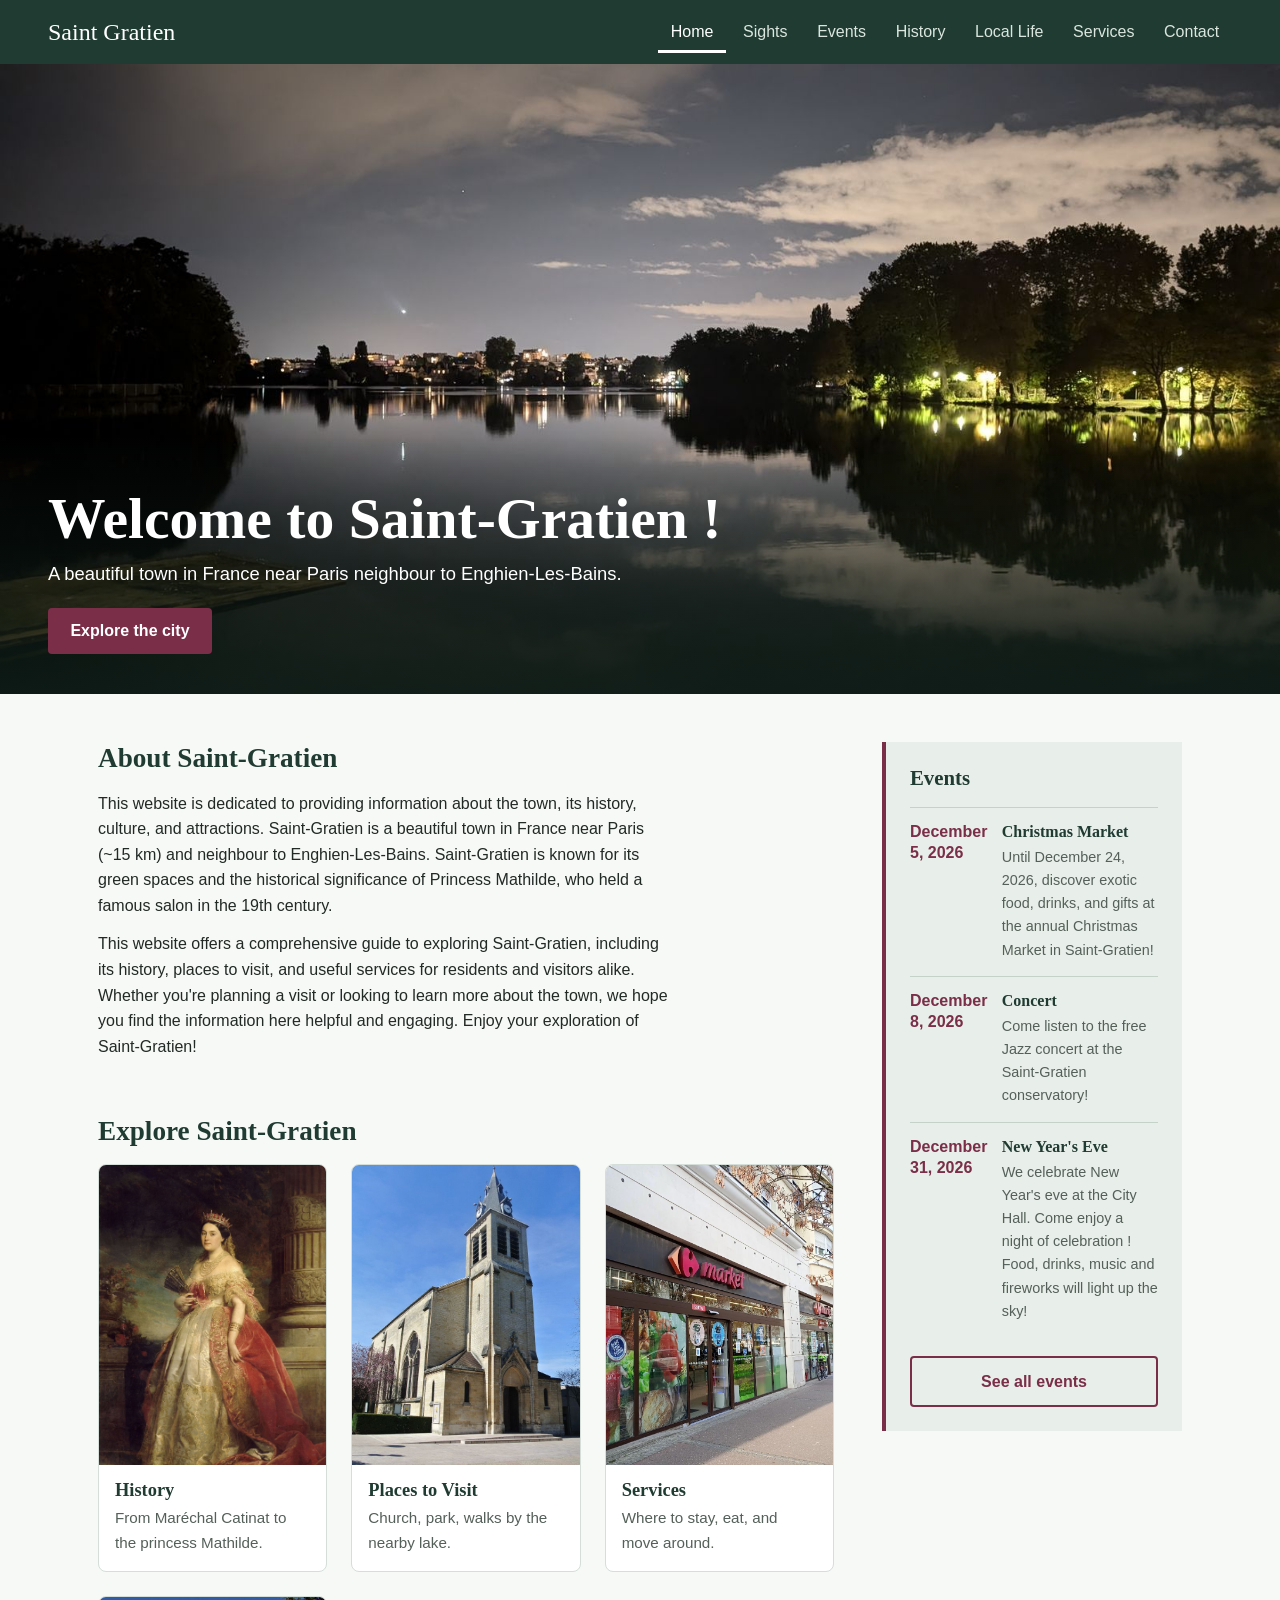
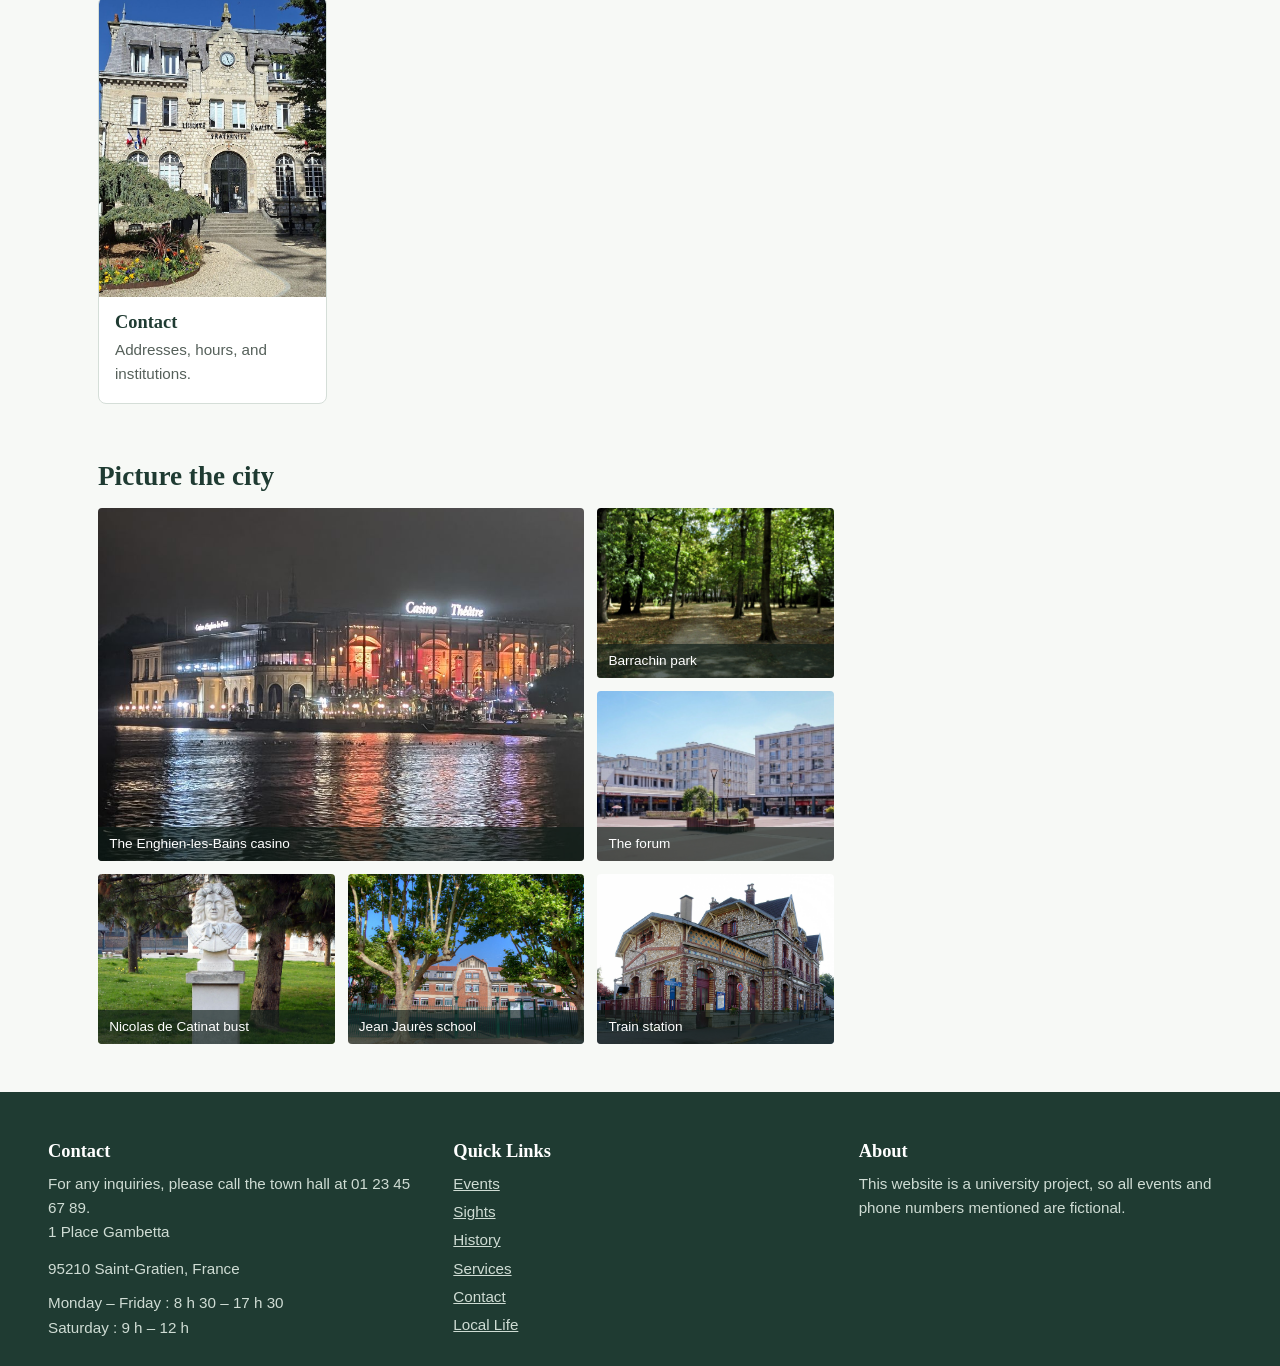
==== commit 1dd33dfa: "Improve code quality, responsive menu and JavaScript Restore fixes lost in the last merge, keep the " ====
--- a/src/index.html
+++ b/src/index.html
@@ -4,16 +4,18 @@
     <meta charset="UTF-8">
     <meta name="viewport" content="width=device-width, initial-scale=1.0">
     <meta http-equiv="X-UA-Compatible" content="ie=edge">
-    <title>Saint-Gratien - info</title>
+    <title>Home | Saint-Gratien</title>
     <link rel="stylesheet" href="./style.css">
-    <link rel="icon" href="./favicon.ico" type="image/x-icon">
   </head>
 
   <body>
     <!-- Header -->
-    <header class ="site-header">
-      <a href="./index.html" class="logo"><!--- Mettre le logo de la ville --> Saint Gratien </a>
-      <nav class ="menu" aria-label="Navigation principale">
+    <header class="site-header">
+      <a href="./index.html" class="logo">Saint Gratien</a>
+      <button class="menu-toggle" aria-expanded="false" aria-controls="main-menu" aria-label="Open the menu">
+        <span></span><span></span><span></span>
+      </button>
+      <nav class="menu" id="main-menu" aria-label="Main navigation">
         <ul>
           <li><a href="./index.html" aria-current="page">Home</a></li>
           <li><a href="./sights.html">Sights</a></li>
@@ -29,41 +31,41 @@
     <main>
       <!-- Banner -->
       <section class="hero">
-        <img src="./../img/Lac.jpg" alt="Le lac d'Enghien près de Saint-Gratien de nuit">
-        <div class="hero-texte">
+        <img src="./../img/Lac.jpg" alt="Lake Enghien next to Saint-Gratien at night">
+        <div class="hero-text">
           <h1>Welcome to Saint-Gratien !</h1>
           <p>A beautiful town in France near Paris neighbour to Enghien-Les-Bains.</p>
-          <a class="bouton" href="sights.html">Explore the city</a>
+          <a class="button" href="sights.html">Explore the city</a>
         </div>
       </section>
 
       <!-- Main Content -->
       
-      <div class="Columns">
-        <div class="main-Column">
-
-          <section class="presentation">
-            <h2>Sights Saint-Gratien</h2>
+      <div class="layout layout--sidebar">
+        <div class="main-column">
+
+          <section class="about">
+            <h2>About Saint-Gratien</h2>
             <p>
-              This website is dedicated to providing information about the town, its history, culture, and attractions.<br>
-              Saint-Gratien is a beautiful town in France near Paris (~15 km) and neighbour to Enghien-Les-Bains.<br>
-              Saint-Gratien is known for its green spaces and the historical significance of Princess Mathilde, who held a famous salon in the 19th century.<br>
+              This website is dedicated to providing information about the town, its history, culture, and attractions.
+              Saint-Gratien is a beautiful town in France near Paris (~15 km) and neighbour to Enghien-Les-Bains.
+              Saint-Gratien is known for its green spaces and the historical significance of Princess Mathilde, who held a famous salon in the 19th century.
             </p>
             <p>
-              This website offers a comprehensive guide to exploring Saint-Gratien, including its history, places to visit, and useful services for residents and visitors alike.<br>
-              Whether you're planning a visit or looking to learn more about the town, we hope you find the information here helpful and engaging.<br>
+              This website offers a comprehensive guide to exploring Saint-Gratien, including its history, places to visit, and useful services for residents and visitors alike.
+              Whether you're planning a visit or looking to learn more about the town, we hope you find the information here helpful and engaging.
               Enjoy your exploration of Saint-Gratien!
             </p>
           </section>
 
-          <section class="rubriques">
+          <section class="explore">
           <h2>Explore Saint-Gratien</h2>
           <div class="card-grid">
 
             <article class="card">
               <a href="histoire.html">
                 <figure>
-                  <img src="./../img/mathilde.jpg" alt="Portrait of the princess Mathilde" class="card-Mathilde">
+                  <img src="./../img/mathilde.jpg" alt="Portrait of the princess Mathilde" class="img-pos-25">
                 </figure>
                 <h3>History</h3>
                 <p>From Maréchal Catinat to the princess Mathilde.</p>
@@ -73,7 +75,7 @@
             <article class="card">
               <a href="sights.html">
                 <figure>
-                  <img src="./../img/eglise.jpg" alt="Saint-Gratien church" class="card-eglise">
+                  <img src="./../img/eglise.jpg" alt="Saint-Gratien church" class="img-pos-75">
                 </figure>
                 <h3>Places to Visit</h3>
                 <p>Church, park, walks by the nearby lake.</p>
@@ -93,7 +95,7 @@
             <article class="card">
               <a href="contact.html">
                 <figure>
-                  <img src="./../img/mairie.jpg" alt="Front of the Town Hall of Saint-Gratien" class="card-mairie">
+                  <img src="./../img/mairie.jpg" alt="Front of the Town Hall of Saint-Gratien" class="img-pos-30">
                 </figure>
                 <h3>Contact</h3>
                 <p>Addresses, hours, and institutions.</p>
@@ -103,10 +105,10 @@
           </div>
         </section>
 
-        <section class="galerie">
+        <section class="gallery">
           <h2>Picture the city</h2>
-          <div class="mosaique">
-            <figure class="grande">
+          <div class="mosaic">
+            <figure class="mosaic-big">
               <img src="../img/casino.jpg" alt="Enghien-les-Bains casino">
               <figcaption>The Enghien-les-Bains casino</figcaption>
             </figure>
@@ -119,7 +121,7 @@
               <figcaption>The forum</figcaption>
             </figure>
             <figure>
-              <img src="../img/catinat.jpg" alt="Bust of Nicolas de Catinat" class="card-catinat">
+              <img src="../img/catinat.jpg" alt="Bust of Nicolas de Catinat" class="img-pos-20">
               <figcaption>Nicolas de Catinat bust</figcaption>
             </figure>
             <figure>
@@ -135,11 +137,11 @@
 
         </div>
 
-        <aside class="Event-Column" aria-labelledby="titre-events">
+        <aside class="side-panel" aria-labelledby="titre-events">
           <h2 id="titre-events">Events</h2>
           <ul>
             <li>
-              <time datetime="2026-12-5">December 5, 2026</time>
+              <time datetime="2026-12-05">December 5, 2026</time>
               <div>
                 <h3>Christmas Market</h3>
                 <p>Until December 24, 2026, discover exotic food, drinks, and gifts at the annual Christmas Market in Saint-Gratien!</p>
@@ -149,7 +151,7 @@
               <time datetime="2026-12-08">December 8, 2026</time>
               <div>
                 <h3>Concert</h3>
-                <p>Join us for a night of music under the stars at the Outdoor Concert in Saint-Gratien in front of the Catinat castle!</p>
+                <p>Come listen to the free Jazz concert at the Saint-Gratien conservatory!</p>
               </div>  
             </li>
             <li>
@@ -160,7 +162,7 @@
               </div>  
             </li>
           </ul>
-          <a class="next-button" href="./event.html">See all events</a>
+          <a class="button-outline" href="./event.html">See all events</a>
         </aside>
       </div>
       
@@ -171,30 +173,30 @@
         <h2>Contact</h2>
         <p>For any inquiries, please call the town hall at 01 23 45 67 89.</p>
         <address>
-          <p>Place de la mairie</p>
+          <p>1 Place Gambetta</p>
           <p>95210 Saint-Gratien, France</p>
         </address>
         <p>Monday – Friday : 8 h 30 – 17 h 30<br>Saturday : 9 h – 12 h</p>
       </section>
       <section>
-        <nav aria-label="Quick Links">
+        <nav aria-label="Quick links">
           <h2>Quick Links</h2>
           <ul>
-            <li><a href="event.html">Events</a></li>
-            <li><a href="sights.html">To See</a></li>
-            <li><a href="histoire.html">History</a></li>
-            <li><a href="services.html">Services</a></li>
-            <li><a href="contact.html">Contact</a></li>
-            <li><a href="localLife.html">Local Life</a></li>
+            <li><a href="./event.html">Events</a></li>
+            <li><a href="./sights.html">Sights</a></li>
+            <li><a href="./histoire.html">History</a></li>
+            <li><a href="./services.html">Services</a></li>
+            <li><a href="./contact.html">Contact</a></li>
+            <li><a href="./localLife.html">Local Life</a></li>
           </ul>
         </nav>
       </section>
       <section>
         <h2>About</h2>
-        <p>This website is a university project thus any events or phone number
-          mentionned are fake.</p>
+        <p>This website is a university project, so all events and phone numbers
+          mentioned are fictional.</p>
       </section>
     </footer>
-
+    <script src="./main.js"></script>
   </body>
 </html>
--- a/src/style.css
+++ b/src/style.css
@@ -1,61 +1,72 @@
 /* =========================================================
-   Saint-Gratien – feuille de style commune à toutes les pages
+   Saint-Gratien – shared stylesheet for all pages
+   ---------------------------------------------------------
+   1. Variables          7. Gallery (mosaic)
+   2. Base               8. Events list + calendar
+   3. Header + menu      9. Dialogs
+   4. Hero banner       10. Contact form
+   5. Layouts           11. Footer
+   6. Buttons + cards   12. Responsive
    ========================================================= */
 
-/* ---------- Variables (palette et réglages) ---------- */
+/* ---------- 1. Variables ---------- */
 :root {
-  --vert-fonce: #1f3b32;   /* en-tête, pied de page, titres */
-  --vert-clair: #e8eee9;   /* fonds de blocs */
-  --prune: #7a2e48;        /* accent : liens, boutons (rappel du Second Empire) */
-  --pierre: #55605a;       /* texte secondaire */
-  --papier: #f7f9f6;       /* fond de page */
-  --texte: #222a26;
-  --hauteur-header: 64px;
-  --largeur-max: 1180px;
-}
-
-/* ---------- Base ---------- */
+  --green-dark: #1f3b32;   /* header, footer, titles */
+  --green-light: #e8eee9;  /* side panels */
+  --plum: #7a2e48;         /* accent: links, buttons (Second Empire colour) */
+  --plum-dark: #5f2237;    /* hover state of the accent */
+  --stone: #55605a;        /* secondary text */
+  --paper: #f7f9f6;        /* page background */
+  --text: #222a26;
+  --border: #d5ded8;
+  --header-height: 64px;
+  --max-width: 1180px;
+  --side-gap: clamp(1rem, 4vw, 3rem);
+}
+
+/* ---------- 2. Base ---------- */
 * { box-sizing: border-box; margin: 0; padding: 0; }
 
-html { scroll-padding-top: var(--hauteur-header); }
+html { scroll-padding-top: var(--header-height); }
 
 body {
   font-family: "Segoe UI", Roboto, "Helvetica Neue", Arial, sans-serif;
-  color: var(--texte);
-  background: var(--papier);
+  color: var(--text);
+  background: var(--paper);
   line-height: 1.6;
-  padding-top: var(--hauteur-header); /* laisse la place à l'en-tête fixe */
-}
-
-h1, h2, h3,h4 {
+  padding-top: var(--header-height); /* space for the fixed header */
+}
+
+h1, h2, h3, h4 {
   font-family: Georgia, "Times New Roman", serif;
-  color: var(--vert-fonce);
+  color: var(--green-dark);
   line-height: 1.2;
 }
 h2 { font-size: 1.7rem; margin-bottom: 1rem; }
-h3 { font-size: 1.15rem; margin-bottom: 1%;}
-h4 { font-size: 1rem;   margin-left: 1%; padding-top: .5%; }
+h3 { font-size: 1.15rem; margin-bottom: 0.3rem; }
+h4 { font-size: 1rem; }
 p + p { margin-top: 0.8rem; }
-a { color: var(--prune); }
+a { color: var(--plum); }
 img { display: block; max-width: 100%; }
 ul { list-style: none; }
 
-a:focus-visible {
-  outline: 3px solid var(--prune);
+a:focus-visible,
+button:focus-visible {
+  outline: 3px solid var(--plum);
   outline-offset: 3px;
 }
 
-/* ---------- En-tête fixe + menu ---------- */
+/* ---------- 3. Fixed header + main menu ---------- */
 .site-header {
   position: fixed;
   top: 0; left: 0; right: 0;
   z-index: 100;
-  height: var(--hauteur-header);
+  height: var(--header-height);
   display: flex;
   align-items: center;
   justify-content: space-between;
-  padding: 0 clamp(1rem, 4vw, 3rem);
-  background: var(--vert-fonce);
+  padding: 0 var(--side-gap);
+  background: var(--green-dark);
 }
 
 .logo {
@@ -75,369 +86,214 @@
   border-radius: 4px;
 }
 .menu a:hover { background: rgba(255, 255, 255, 0.12); color: #fff; }
-.menu a[aria-current="page"] { color: #fff; box-shadow: inset 0 -3px 0 #fff; border-radius: 4px 4px 0 0; }
+.menu a[aria-current="page"] {
+  color: #fff;
+  box-shadow: inset 0 -3px 0 #fff;
+  border-radius: 4px 4px 0 0;
+}
 .menu a:focus-visible { outline-color: #fff; }
 
-/* ---------- Bannière d'accueil ---------- */
+/* hamburger button, only visible on small screens (see section 12) */
+.menu-toggle {
+  display: none;
+  width: 44px;
+  height: 44px;
+  padding: 10px;
+  background: none;
+  border: 2px solid rgba(255, 255, 255, 0.4);
+  border-radius: 4px;
+  cursor: pointer;
+}
+.menu-toggle span {
+  display: block;
+  height: 3px;
+  background: #fff;
+  border-radius: 2px;
+  transition: transform 0.25s ease, opacity 0.25s ease;
+}
+.menu-toggle span + span { margin-top: 5px; }
+/* the three lines turn into a cross when the menu is open */
+.menu-toggle[aria-expanded="true"] span:nth-child(1) { transform: translateY(8px) rotate(45deg); }
+.menu-toggle[aria-expanded="true"] span:nth-child(2) { opacity: 0; }
+.menu-toggle[aria-expanded="true"] span:nth-child(3) { transform: translateY(-8px) rotate(-45deg); }
+
+/* ---------- 4. Hero banner ---------- */
 .hero {
   position: relative;
   height: 70vh;
   min-height: 380px;
-  background: #3b5a4d; /* couleur affichée si l'image manque */
+  background: #3b5a4d; /* shown if the image is missing */
   overflow: hidden;
 }
 .hero img {
-  width: 100%; height: 100%;
+  width: 100%;
+  height: 100%;
   object-fit: cover;
 }
-.hero-texte {
+.hero-text {
   position: absolute;
   left: 0; right: 0; bottom: 0;
-  padding: 3rem clamp(1rem, 4vw, 3rem) 2.5rem;
+  padding: 3rem var(--side-gap) 2.5rem;
   color: #fff;
   background: linear-gradient(to top, rgba(15, 30, 25, 0.85), rgba(15, 30, 25, 0));
 }
-.hero-texte h1 {
+.hero-text h1 {
   color: #fff;
   font-size: clamp(2rem, 5vw, 3.6rem);
   margin-bottom: 0.4rem;
 }
-.hero-texte p { font-size: 1.15rem; margin-bottom: 1.2rem; max-width: 36rem; }
-
-.bouton {
+.hero-text p { font-size: 1.15rem; margin-bottom: 1.2rem; max-width: 36rem; }
+
+/* ---------- 5. Page layouts ---------- */
+/* .layout = centred grid; modifiers choose the columns */
+.layout {
+  display: grid;
+  gap: 3rem;
+  max-width: var(--max-width);
+  margin: 0 auto;
+  padding: 3rem var(--side-gap);
+  align-items: start;
+}
+.layout--sidebar { grid-template-columns: 1fr 300px; }  /* content + aside */
+.layout--halves  { grid-template-columns: 1fr 1fr; }    /* two equal columns */
+
+.main-column > section + section { margin-top: 3.5rem; }
+.about p { max-width: 65ch; }
+
+/* aside panel (home events, local life tips, calendar) */
+.side-panel {
+  position: sticky;   /* stays visible while scrolling */
+  top: calc(var(--header-height) + 1.5rem);
+  padding: 1.5rem;
+  background: var(--green-light);
+  border-left: 4px solid var(--plum);
+}
+.side-panel h2 { font-size: 1.3rem; }
+.side-panel li {
+  display: flex;
+  gap: 0.9rem;
+  padding: 0.9rem 0;
+  border-top: 1px solid #c5d2c9;
+}
+.side-panel time {
+  flex: 0 0 3.6rem;
+  font-weight: 700;
+  color: var(--plum);
+  line-height: 1.3;
+}
+.side-panel h3 { font-size: 1rem; }
+.side-panel p { font-size: 0.9rem; color: var(--stone); }
+
+/* ---------- 6. Buttons and cards ---------- */
+.button,
+.button-outline {
   display: inline-block;
-  padding: 0.7rem 1.4rem;
-  background: var(--prune);
-  color: #fff;
+  padding: 0.65rem 1.4rem;
+  border-radius: 4px;
+  font: inherit;
+  font-weight: 600;
   text-decoration: none;
-  border-radius: 4px;
-  font-weight: 600;
-}
-.bouton:hover { background: #5f2237; }
-
-/* ---------- Mise en page à deux colonnes (contenu + latérale) ---------- */
-.Columns {
-  display: grid;
-  grid-template-columns: 1fr 300px;
-  gap: 3rem;
-  max-width: var(--largeur-max);
-  margin: 0 auto;
-  padding: 3rem clamp(1rem, 4vw, 3rem);
-  align-items: start;
-}
-
-.Columns-Service {
-  display: grid;
-  grid-template-columns: 1fr 1fr ;
-  gap: 3rem;
-  max-width: var(--largeur-max);
-  margin: 0 auto;
-  padding: 3rem clamp(1rem, 4vw, 3rem);
-  align-items: start;
-}
-.Columns-Contact {
-  display: grid;
-  grid-template-columns: 1fr 1fr ;
-  gap: 3rem;
-  max-width: var(--largeur-max);
-  margin: 0 auto;
-  padding: 3rem clamp(1rem, 4vw, 3rem);
-  align-items: start;
-}
-.Columns-Sights {
-  display: grid;
-  grid-template-columns: 1fr ;
-  gap: 3rem;
-  max-width: var(--largeur-max);
-  margin: 0 auto;
-  padding: 3rem clamp(1rem, 4vw, 3rem);
-  align-items: start;
-}
-
-.Contact-Form label, .Contact-Form input, .Contact-Form textarea .Contact-Form input,
-.Contact-Form textarea,.Contact-Form form {
-  margin-top: 1.5rem; 
-  width: 100%;
-  padding: 0.75rem;
-  margin-bottom: 1.5rem;
-  border: 2px solid #c5d2c9;
-  border-radius: 4px;
-  font-family: inherit;
-  font-size: 1rem;
-}
-
-.Contact-Form input:focus,
-.Contact-Form textarea:focus .Contact-Form input[type="submit"] {
-  width: auto;
-  padding: 0.75rem 2rem;
-  background: var(--prune);
+  cursor: pointer;
+  transition: background 0.2s ease, color 0.2s ease;
+}
+.button {
+  background: var(--plum);
   color: #fff;
   border: none;
-  border-radius: 4px;
-  font-weight: 600;
-  cursor: pointer;
-  transition: background 0.2s ease;
-}
-
-.Contact-Form input[type="submit"]:hover {
-  background: #5f2237;
-}
-.main-Column > section + section { margin-top: 3.5rem; }
-.presentation p { max-width: 65ch; }
-
-.Columns-Events {
-  display: grid;
-  grid-template-columns: 1fr 320px;
-  gap: 3rem;
-  max-width: var(--largeur-max);
-  margin: 0 auto;
-  padding: 3rem clamp(1rem, 4vw, 3rem);
-  align-items: start;
-}
-/* ---------- Liste des événements ---------- */
-.event-card {
-  display: flex;
-  gap: 1.2rem;
-  padding: 1.2rem 0;
-  border-top: 1px solid #d5ded8;
-  scroll-margin-top: calc(var(--hauteur-header) + 1rem); /* pour les liens d'ancrage */
-}
-.event-card:first-of-type { border-top: none; }
-
-.event-card time {
-  flex: 0 0 5rem;
-  font-weight: 700;
-  color: var(--prune);
-}
-
-.event-place { color: var(--pierre); font-size: 0.9rem; margin-top: 0.2rem; }
-
-/* ---------- Mini-calendrier ---------- */
-.calendar-mini {
-  position: sticky;
-  top: calc(var(--hauteur-header) + 1.5rem);
-  padding: 1.5rem;
-  background: var(--vert-clair);
-  border-left: 4px solid var(--prune);
-}
-.calendar-mini h2 { font-size: 1.2rem; text-align: center; }
-
-.calendar-weekdays {
-  display: grid;
-  grid-template-columns: repeat(7, 1fr);
-  margin-top: 1rem;
-  font-size: 0.75rem;
+}
+.button:hover { background: var(--plum-dark); }
+
+.button-outline {
+  display: block;
+  margin-top: 1.2rem;
   text-align: center;
-  color: var(--pierre);
-}
-
-.calendar-grid {
-  display: grid;
-  grid-template-columns: repeat(7, 1fr);
-  gap: 0.2rem;
-  margin-top: 0.3rem;
-  list-style: none;
-}
-.calendar-grid li {
-  aspect-ratio: 1 / 1;
-  display: flex;
-  align-items: center;
-  justify-content: center;
-  font-size: 0.85rem;
-  border-radius: 4px;
-}
-.calendar-grid li.empty { visibility: hidden; }
-
-.calendar-grid li.has-event { background: var(--prune); }
-.calendar-grid li.has-event a {
-  color: #fff;
-  text-decoration: none;
-  font-weight: 700;
-  width: 100%;
-  height: 100%;
-  display: flex;
-  align-items: center;
-  justify-content: center;
-}
-
-.calendar-legend {
-  margin-top: 1rem;
-  font-size: 0.8rem;
-  color: var(--pierre);
-  display: flex;
-  align-items: center;
-  gap: 0.4rem;
-}
-.calendar-legend .dot {
-  width: 10px;
-  height: 10px;
-  border-radius: 50%;
-  background: var(--prune);
-  display: inline-block;
-}
-
-@media (max-width: 960px) {
-  .Columns-Events { grid-template-columns: 1fr; }
-  .calendar-mini { position: static; }
-}
-/* ---------- Cartes de rubriques ---------- */
+  color: var(--plum);
+  border: 2px solid var(--plum);
+}
+.button-outline:hover { background: var(--plum); color: #fff; }
+
 .card-grid {
   display: grid;
   grid-template-columns: repeat(auto-fit, minmax(210px, 1fr));
   gap: 1.5rem;
 }
-.card-grid2 {
+.card-grid-2 {
   display: grid;
   grid-template-columns: 1fr 1fr;
   gap: 1.5rem;
 }
-.card-grid2 img {
-  border-radius: 4px;
-  border: #5f2237 solid 2px;
-}
-
 
 .card {
+  display: flex;
+  flex-direction: column;
   background: #fff;
-  border: 1px solid #d5ded8;
+  border: 1px solid var(--border);
   border-radius: 8px;
   overflow: hidden;
-  display: flex;
-  flex-direction: column;
-  justify-content: space-between;
   transition: transform 0.25s ease, box-shadow 0.25s ease, border-color 0.25s ease;
 }
-
 .card:hover {
   transform: translateY(-5px);
   box-shadow: 0 10px 20px rgba(31, 59, 50, 0.12);
-  border-color: var(--prune);
-}
-
-.card a {
+  border-color: var(--plum);
+}
+.card > a {
   display: block;
   height: 100%;
   color: inherit;
   text-decoration: none;
 }
-
-.card figure { height: 300px; background: var(--vert-clair); }
+.card figure { height: 300px; background: var(--green-light); }
 .card img { width: 100%; height: 100%; object-fit: cover; }
 .card h3, .card p { padding: 0 1rem; }
 .card h3 { margin-top: 0.9rem; }
-.card p { margin: 0.3rem 0 1rem; color: var(--pierre); font-size: 0.95rem; }
-.card a:hover h3, .card:hover h3 { color: var(--prune); }
-.card a:focus-visible { outline-offset: 2px; }
-
-
-.card-trigger {
-  display: block;
-  width: calc(100% - 2rem);
-  margin: 0 1rem 1.2rem 1rem !important;
-  padding: 0.65rem 1rem;
-  background: var(--prune);
-  color: #fff;
-  border: none;
-  border-radius: 4px;
-  font-weight: 600;
-  cursor: pointer;
-  transition: background 0.2s ease;
-}
-.card-trigger:hover {
-  background: #5f2237;
-}
-
-
-.Town-Hall .card {
-  padding: 1.5rem;
-}
-.Town-Hall address {
+.card p { margin: 0.3rem 0 1rem; color: var(--stone); font-size: 0.95rem; }
+.card:hover h3 { color: var(--plum); }
+/* "More info" button at the bottom of a card */
+.card > .button {
+  margin: auto 1rem 1.2rem;   /* auto top margin pushes it to the bottom */
+}
+
+.town-hall .card { padding: 1.5rem; }
+.town-hall .card p { padding: 0; }
+.town-hall address {
   font-style: normal;
   margin-top: 1rem;
   padding-top: 1rem;
-  border-top: 1px solid #e8eee9;
-  color: var(--vert-fonce);
+  border-top: 1px solid var(--green-light);
+  color: var(--green-dark);
   font-weight: 500;
 }
 
-.card img.card-Mathilde {
-  object-position: center 25%;
-}
-.card img.card-Catinat{
-  object-position: center 10%;
-}
-.card img.card-eglise {
-  object-position: center 75%;
-}
-.hero img.card-mairie {
-  object-position: center 30%;
-}
-.galerie img.card-catinat {
-  object-position: center 20%;
-}
-.galerie img.card-MathildeCastle{
-  object-position: center 40%;
-}
-/* ---------- Colonne latérale : événements ---------- */
-.Event-Column {
-  position: sticky;
-  top: calc(var(--hauteur-header) + 1.5rem);
-  padding: 1.5rem;
-  background: var(--vert-clair);
-  border-left: 4px solid var(--prune);
-}
-.Event-Column h2 { font-size: 1.3rem; }
-
-.Event-Column li {
-  display: flex;
-  gap: 0.9rem;
-  padding: 0.9rem 0;
-  border-top: 1px solid #c5d2c9;
-}
-.Event-Column time {
-  flex: 0 0 3.6rem;
-  font-weight: 700;
-  color: var(--prune);
-  line-height: 1.3;
-}
-.Event-Column h3 { font-size: 1rem; }
-.Event-Column p { font-size: 0.9rem; color: var(--pierre); }
-
-.next-button {
-  display: block;
-  text-align: center;
-  margin-top: 1.2rem;
-  padding: 0.6rem 1rem;
-  border: 2px solid var(--prune);
-  color: var(--prune);
-  text-decoration: none;
-  border-radius: 4px;
-  font-weight: 600;
-  transition: background 0.2s ease, color 0.2s ease;
-}
-
-.next-button:hover {
-  background: var(--prune);
-  color: #fff;
-}
-
-/* ---------- Galerie en mosaïque ---------- */
-.mosaique {
+/* services page: transport list */
+.move-around > ul > li + li { margin-top: 1.5rem; }
+.move-around figure { margin-top: 0.8rem; }
+.bus-lines li { margin: 0.3rem 0; }
+
+/* vertical focus of cropped pictures */
+.img-pos-10 { object-position: center 10%; }
+.img-pos-20 { object-position: center 20%; }
+.img-pos-25 { object-position: center 25%; }
+.img-pos-30 { object-position: center 30%; }
+.img-pos-40 { object-position: center 40%; }
+.img-pos-75 { object-position: center 75%; }
+
+/* ---------- 7. Photo gallery (mosaic) ---------- */
+.mosaic {
   display: grid;
   grid-template-columns: repeat(3, 1fr);
   grid-auto-rows: 170px;
   gap: 0.8rem;
 }
-.mosaique figure {
+.mosaic figure {
   position: relative;
   overflow: hidden;
-  background: var(--vert-clair);
-  border-radius: 4px;
-}
-.mosaique .grande { grid-column: span 2; grid-row: span 2; }
-.mosaique .PlusGrande { grid-column: span 3; grid-row: span 3; }
-.mosaique img { width: 100%; height: 100%; object-fit: cover; }
-.mosaique figcaption {
+  background: var(--green-light);
+  border-radius: 4px;
+}
+.mosaic .mosaic-big { grid-column: span 2; grid-row: span 2; }
+.mosaic img { width: 100%; height: 100%; object-fit: cover; }
+.mosaic figcaption {
   position: absolute;
   left: 0; right: 0; bottom: 0;
   padding: 0.4rem 0.7rem;
@@ -446,28 +302,78 @@
   background: rgba(15, 30, 25, 0.65);
 }
 
-/* ---------- Pied de page ---------- */
-.site-footer {
-  display: grid;
-  grid-template-columns: repeat(3, 1fr);
-  gap: 2rem;
-  padding: 3rem clamp(1rem, 4vw, 3rem) 1.5rem;
-  background: var(--vert-fonce);
-  color: #cfdcd4;
-  font-size: 0.95rem;
-}
-.site-footer h2 { font-size: 1.15rem; color: #fff; margin-bottom: 0.6rem; }
-.site-footer a { color: #cfdcd4; }
-.site-footer a:hover { color: #fff; }
-.site-footer li { margin-bottom: 0.25rem; }
-.site-footer address { font-style: normal; margin-bottom: 0.6rem; }
-.copyright {
-  grid-column: 1 / -1;
-  padding-top: 1rem;
-  border-top: 1px solid rgba(255, 255, 255, 0.2);
+/* ---------- 8. Events list + mini calendar ---------- */
+.event-card {
+  display: flex;
+  gap: 1.2rem;
+  padding: 1.2rem 0;
+  border-top: 1px solid var(--border);
+  scroll-margin-top: calc(var(--header-height) + 1rem); /* for anchor links */
+}
+.event-card:first-of-type { border-top: none; }
+.event-card time {
+  flex: 0 0 5rem;
+  font-weight: 700;
+  color: var(--plum);
+}
+.event-place { color: var(--stone); font-size: 0.9rem; margin-top: 0.2rem; }
+
+.calendar h2 { font-size: 1.2rem; text-align: center; }
+.calendar-weekdays,
+.calendar-grid {
+  display: grid;
+  grid-template-columns: repeat(7, 1fr);
+  text-align: center;
+}
+.calendar-weekdays {
+  margin-top: 1rem;
+  font-size: 0.75rem;
+  color: var(--stone);
+}
+.calendar-grid {
+  gap: 0.2rem;
+  margin-top: 0.3rem;
+  list-style: none;
+}
+.calendar .calendar-grid li {
+  aspect-ratio: 1 / 1;
+  display: flex;
+  align-items: center;
+  justify-content: center;
+  padding: 0;
+  border: none;
   font-size: 0.85rem;
-}
-/* ---------- Dialogues ---------- */
+  border-radius: 4px;
+}
+.calendar-grid li.empty { visibility: hidden; }
+.calendar-grid li.has-event { background: var(--plum); }
+.calendar-grid li.has-event a {
+  display: flex;
+  align-items: center;
+  justify-content: center;
+  width: 100%;
+  height: 100%;
+  color: #fff;
+  font-weight: 700;
+  text-decoration: none;
+}
+.calendar-legend {
+  display: flex;
+  align-items: center;
+  gap: 0.4rem;
+  margin-top: 1rem;
+  font-size: 0.8rem;
+  color: var(--stone);
+}
+.calendar-legend .dot {
+  display: inline-block;
+  width: 10px;
+  height: 10px;
+  border-radius: 50%;
+  background: var(--plum);
+}
+
+/* ---------- 9. Dialogs ("More info" pop-ups) ---------- */
 dialog {
   position: fixed;
   top: 50%;
@@ -479,93 +385,107 @@
   overflow-y: auto;
   padding: 2rem;
   background: #fff;
-  color: var(--texte);
+  color: var(--text);
   border: none;
   border-radius: 8px;
   box-shadow: 0 15px 35px rgba(0, 0, 0, 0.3);
 }
-
-dialog h4 {
-  font-size: 1.35rem;
-  color: var(--vert-fonce);
-  margin: 0 0 1rem 0;
+dialog h4 { font-size: 1.35rem; margin-bottom: 1rem; }
+.card dialog p {          /* dialogs sit inside cards: reset the card text style */
   padding: 0;
-}
-
-dialog p {
-  line-height: 1.6;
-  color: var(--texte);
-}
-
+  margin: 0;
+  font-size: 1rem;
+  color: var(--text);
+}
 dialog::backdrop {
   background: rgba(15, 30, 25, 0.65);
   backdrop-filter: blur(2px);
 }
-
-
-#open-dialog-Mathilde, #open-dialog-Catinat,
-#open-dialog-Sight1, #open-dialog-Sight2, #open-dialog-Sight3, #open-dialog-Sight4 {
-  display: block;
-  width: calc(100% - 2rem);
-  margin: 0.5rem 1rem 1.2rem 1rem;
-  padding: 0.65rem 1rem;
-  background: var(--prune);
-  color: #fff;
-  border: none;
-  border-radius: 4px;
+dialog .close-dialog {
+  display: block;
+  margin: 1.5rem auto 0;
+}
+
+/* ---------- 10. Contact form ---------- */
+.contact-form label {
+  display: block;
+  margin-top: 1rem;
   font-weight: 600;
-  cursor: pointer;
-  transition: background 0.2s ease;
-}
-
-#open-dialog-Mathilde:hover, #open-dialog-Catinat:hover,
-#open-dialog-Sight1:hover, #open-dialog-Sight2:hover, #open-dialog-Sight3:hover, #open-dialog-Sight4:hover {
-  background: #5f2237;
-}
-
-
-#close-dialog {
-  display: block;
-  margin: 1.5rem auto 0 auto;
-  padding: 0.6rem 1.8rem;
-  background: var(--prune);
-  color: #fff;
-  border: none;
-  border-radius: 4px;
-  font-weight: 600;
-  cursor: pointer;
-  transition: background 0.2s ease;
-}
-
-#close-dialog:hover {
-  background: #5f2237;
-}
-/* ---------- Adaptation aux écrans moyens et petits ---------- */
+}
+.contact-form input,
+.contact-form textarea {
+  display: block;
+  width: 100%;
+  margin-top: 0.3rem;
+  padding: 0.75rem;
+  border: 2px solid #c5d2c9;
+  border-radius: 4px;
+  font: inherit;
+}
+.contact-form input:focus,
+.contact-form textarea:focus {
+  outline: none;
+  border-color: var(--plum);
+}
+.contact-form .invalid { border-color: #c0392b; }
+.field-error {
+  min-height: 1.2rem;
+  font-size: 0.85rem;
+  color: #c0392b;
+}
+.contact-form .button { margin-top: 1rem; }
+.form-success {
+  margin-top: 1rem;
+  padding: 0.8rem 1rem;
+  background: var(--green-light);
+  border-left: 4px solid var(--green-dark);
+}
+
+/* ---------- 11. Footer ---------- */
+.site-footer {
+  display: grid;
+  grid-template-columns: repeat(3, 1fr);
+  gap: 2rem;
+  padding: 3rem var(--side-gap) 1.5rem;
+  background: var(--green-dark);
+  color: #cfdcd4;
+  font-size: 0.95rem;
+}
+.site-footer h2 { font-size: 1.15rem; color: #fff; margin-bottom: 0.6rem; }
+.site-footer a { color: #cfdcd4; }
+.site-footer a:hover { color: #fff; }
+.site-footer li { margin-bottom: 0.25rem; }
+.site-footer address { font-style: normal; margin-bottom: 0.6rem; }
+
+/* ---------- 12. Responsive ---------- */
+/* tablets: every multi-column layout becomes one column */
 @media (max-width: 960px) {
-  .Columns { grid-template-columns: 1fr; }
-  .Event-Column { position: static; }
-}
-
+  .layout--sidebar,
+  .layout--halves { grid-template-columns: 1fr; }
+  .side-panel { position: static; }
+}
+
+/* phones: hamburger menu, 2-column gallery, stacked footer */
 @media (max-width: 760px) {
-  :root { --hauteur-header: 96px; }   /* le menu passe sur deux lignes */
-  .site-header {
+  .menu-toggle { display: block; }
+
+  .menu {
+    position: absolute;
+    top: var(--header-height);
+    left: 0; right: 0;
+    background: var(--green-dark);
+    max-height: 0;               /* closed */
+    overflow: hidden;
+    transition: max-height 0.3s ease;
+  }
+  .menu.is-open { max-height: 30rem; }  /* opened by main.js */
+  .menu ul {
     flex-direction: column;
-    justify-content: center;
-    gap: 0.2rem;
+    padding: 0.5rem var(--side-gap) 1rem;
   }
-  .logo { font-size: 1.25rem; }
-  .menu ul { flex-wrap: wrap; justify-content: center; }
-  .menu a { padding: 0.25rem 0.55rem; font-size: 0.9rem; }
-
-  .mosaique .grande,
-  .mosaique .PlusGrande {
-    grid-column: span 2;
-    grid-row: span 1;
-  }
-  .site-footer .card-grid2,
-  .Columns-Contact,
-  .Columns-Service {
-    grid-template-columns: 1fr;
-  }
-}
-
+  .menu a[aria-current="page"] { box-shadow: inset 3px 0 0 #fff; border-radius: 0 4px 4px 0; }
+
+  .mosaic { grid-template-columns: repeat(2, 1fr); }
+  .card-grid-2,
+  .site-footer { grid-template-columns: 1fr; }
+}
